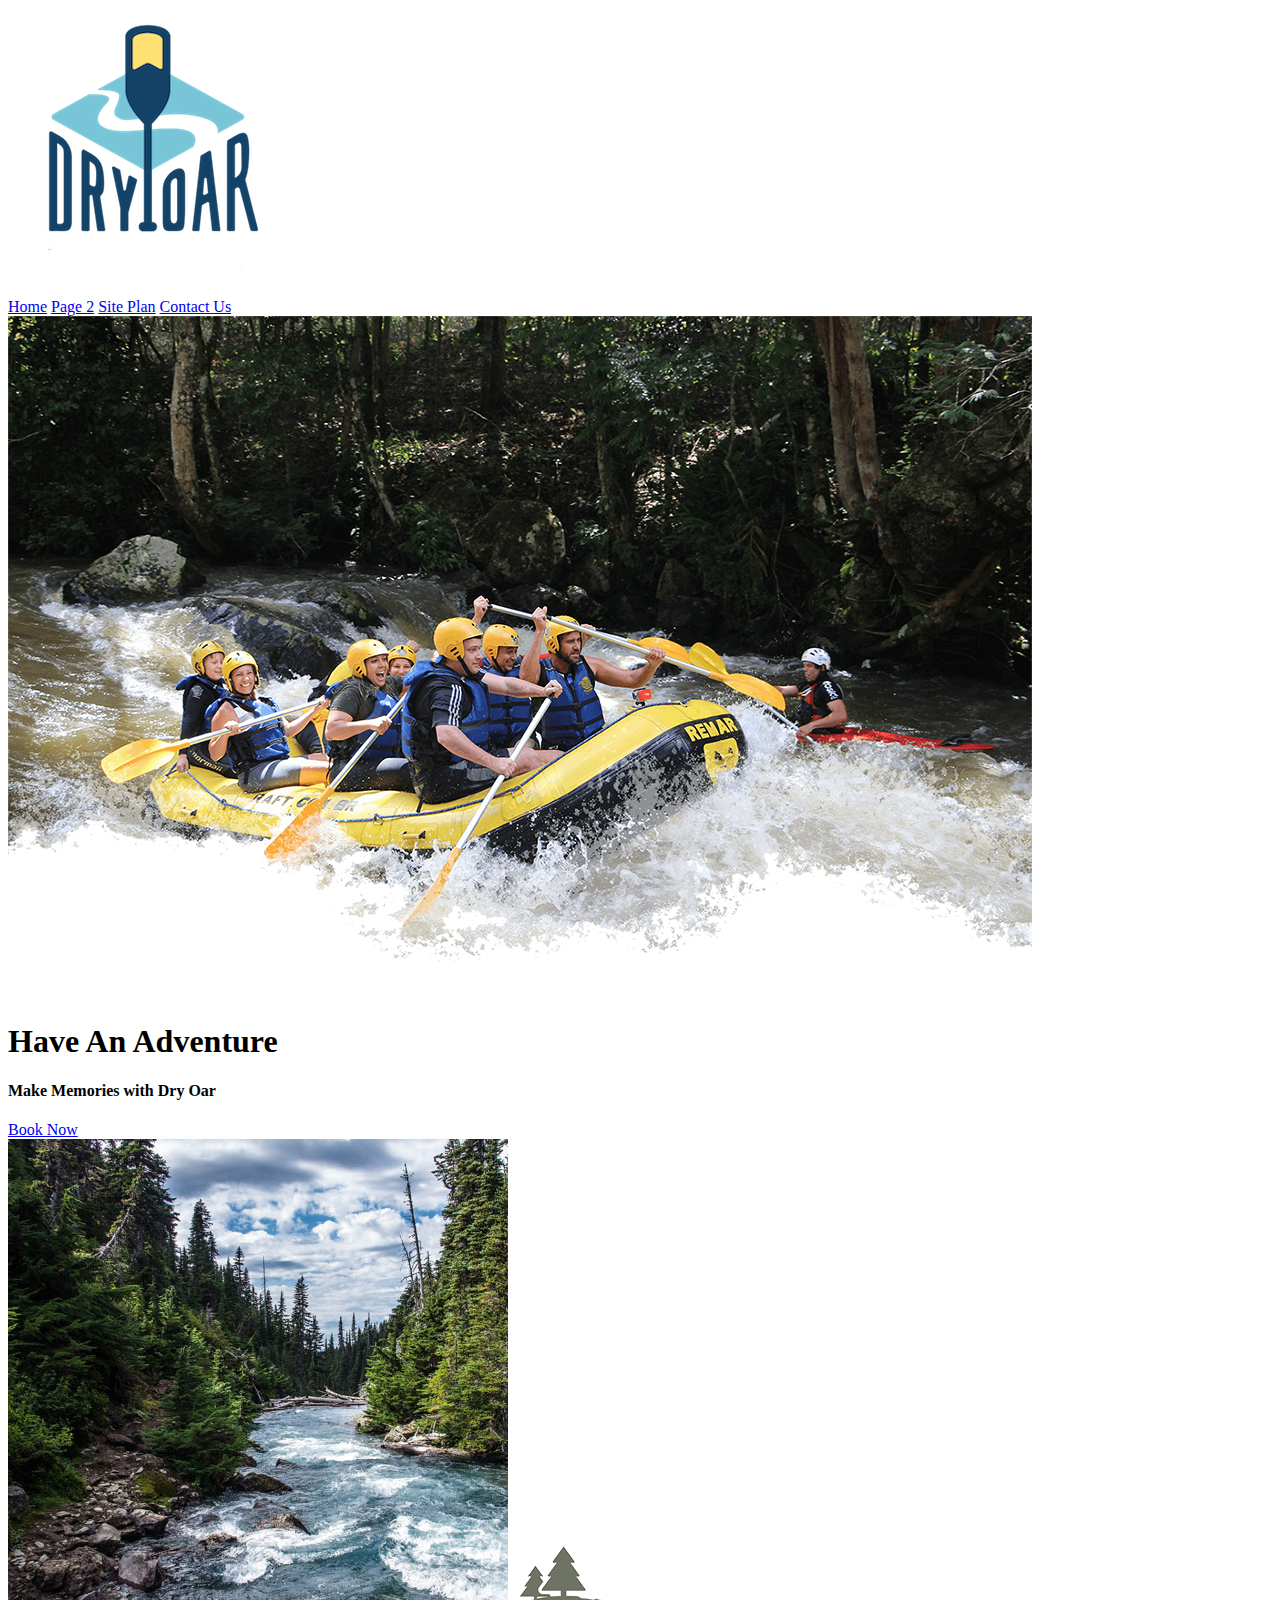
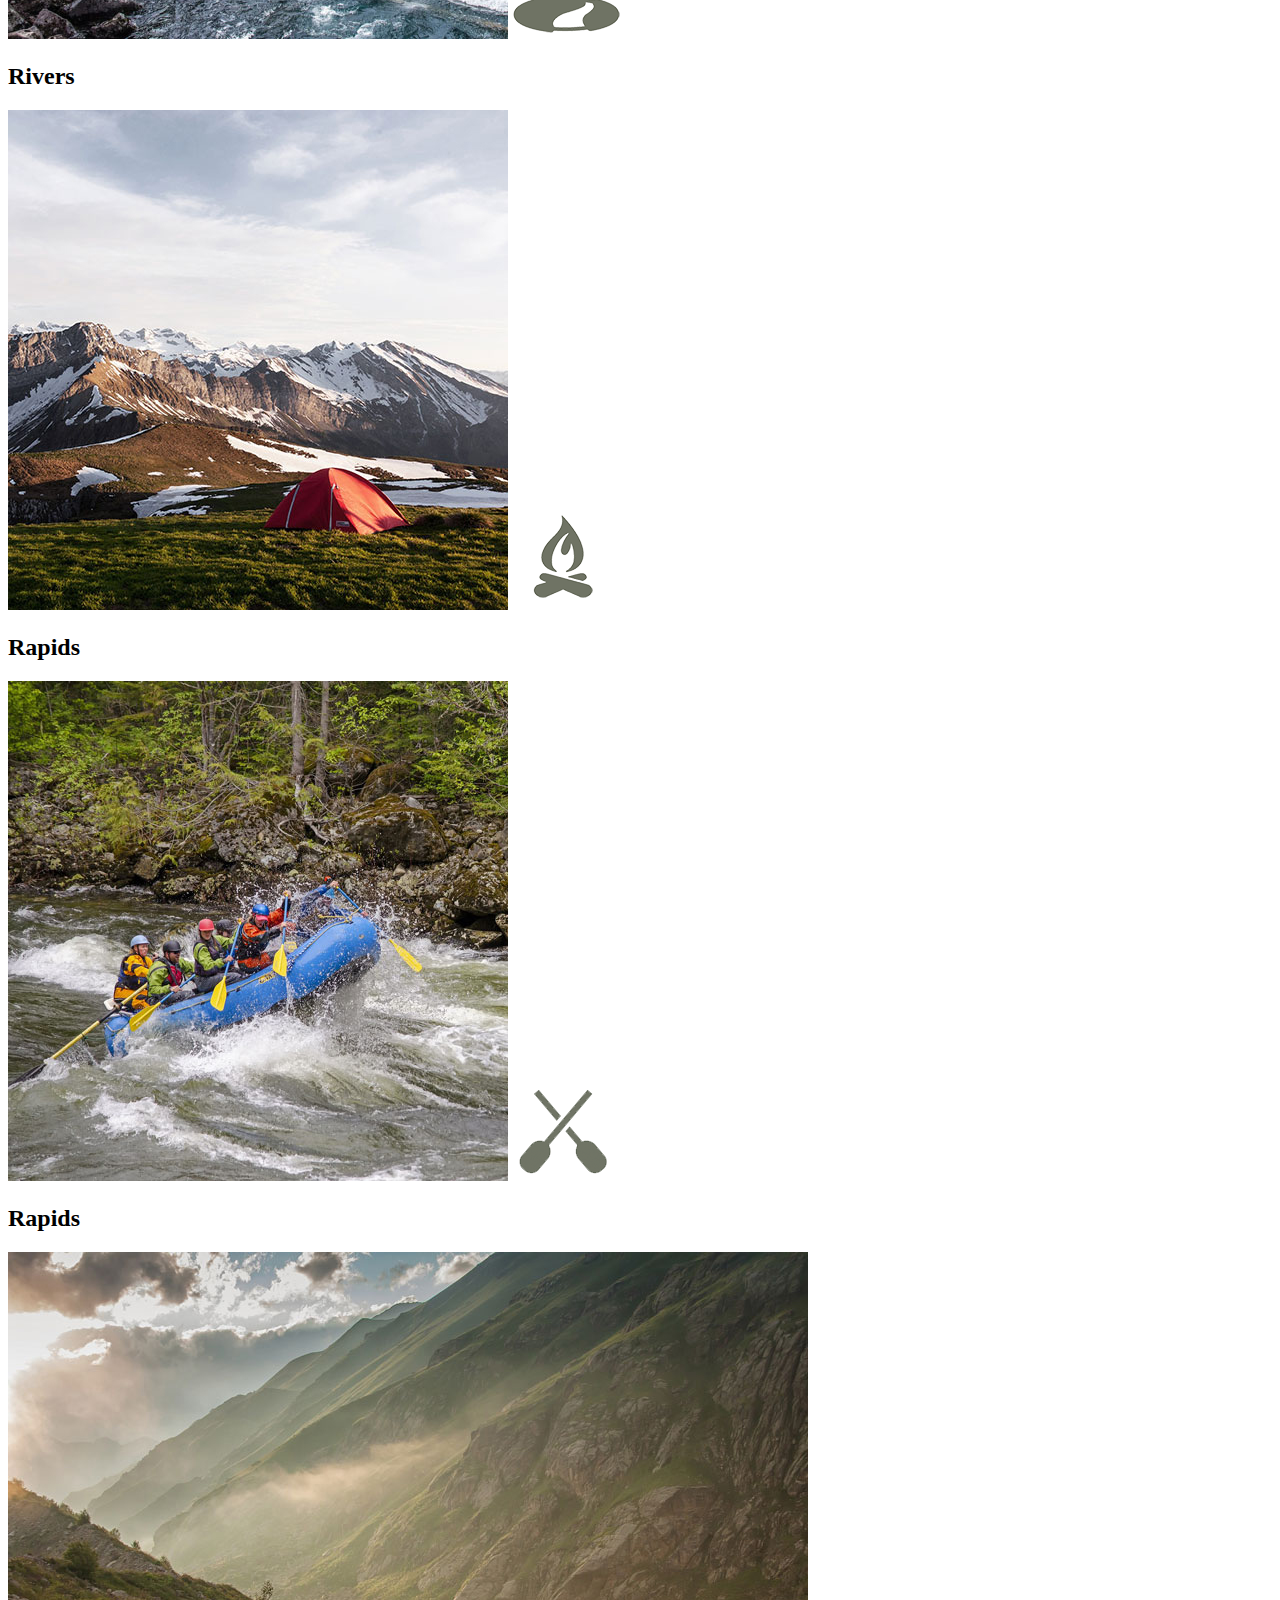
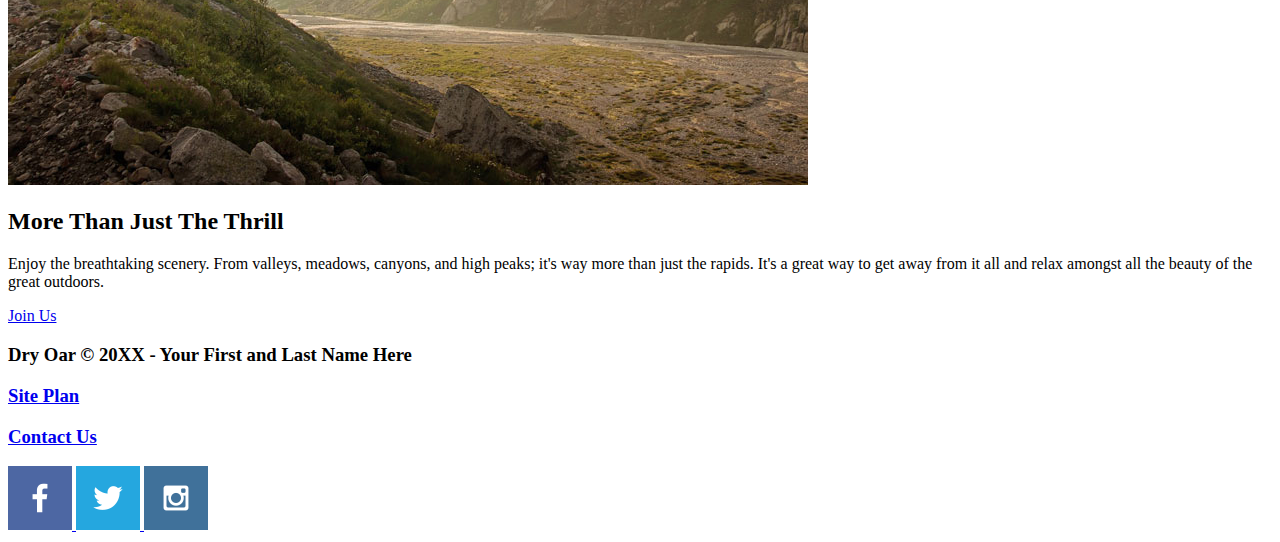
==== index.html @ e858d8fc "space" ====
<!DOCTYPE html>
<html lang="en">
<head>
    <meta charset="UTF-8">
    <meta http-equiv="X-UA-Compatible" content="IE=edge">
    <meta name="viewport" content="width=, initial-scale=1.0">
    <title> Whitewater Rafting Vacations | Dry Oar Boating | Home</title>
</head>
<body>
    <header>
        <a id="logo_link" href="index.html">
            <img class="logo" src="images/logo.png" alt="Dry Oar Logo">
        </a>
        <nav>
            <a href="index.html">Home</a>
            <a href="#">Page 2</a>
            <a href="site-plan-rafting.html">Site Plan</a>
            <a href="contactus.html">Contact Us</a>
        </nav>
    </header>
    <div id="hero">
        <div id="hero-box">
            <img id="hero-img" src="images/hero.png" alt="People enjoying white water rafting">
        </div>
        <section id="hero-msg">
            <h1 class="home-title">Have An Adventure</h1>
            <h4>Make Memories with Dry Oar</h4>
            <div class="button-box">
                <a class="book" href="contactus.html">Book Now</a>
            </div>
        </section>
    </div>
    <main class="home-grid">
        <section class="rivers-card">
            <img class="card-img" src="images/rivers.jpg" alt="river in forest">
            <img class="icon" src="images/river_icon.png" alt="river icon">
            <h2>Rivers</h2>
        </section>
        <section class="camping-card">
            <img class="card-img" src="images/camping.jpg" alt="tent in mountains">
            <img class="icon" src="images/fire_icon.png" alt="fire icon">
            <h2>Rapids</h2>
        </section>
        <section class="rapids-card">
            <img class="card-img" src="images/rapids.jpg" alt="raftng boat">
            <img class="icon" src="images/oars.png" alt="oars icon">
            <h2>Rapids</h2>
        </section>
        <img class="mountains" src="images/mountains.jpg" alt="Misty mountains">
        <section class="msg">
            <h2>More Than Just The Thrill</h2>
            <p>Enjoy the breathtaking scenery. From valleys, meadows, canyons, and high peaks; it's way more than just the rapids. It's a great way to get away from it all and relax amongst all the beauty of the great outdoors.</p>
            <a class="join" href="rivers.html">Join Us</a>
        </section>
    </main>
    <footer>
        <h3>Dry Oar &copy; 20XX - Your First and Last Name Here</h3>
        <h3><a href="site0plan-rafting.html">Site Plan</a></h3>
        <h3><a href="contactus.html">Contact Us</a></h3>
        <div class="social">
            <a href="https://facebook.com">
                <img src="images/facebook.png" alt="fb icon">
            </a>
            <a href="https://twitter.com">
                <img src="images/twitter.png" alt="twitter icon">
            </a>
            <a href="https://instagram.com">
                <img src="images/instagram.png" alt="instagram icon">
            </a>
        </div>
    </footer>
</body>
</html>
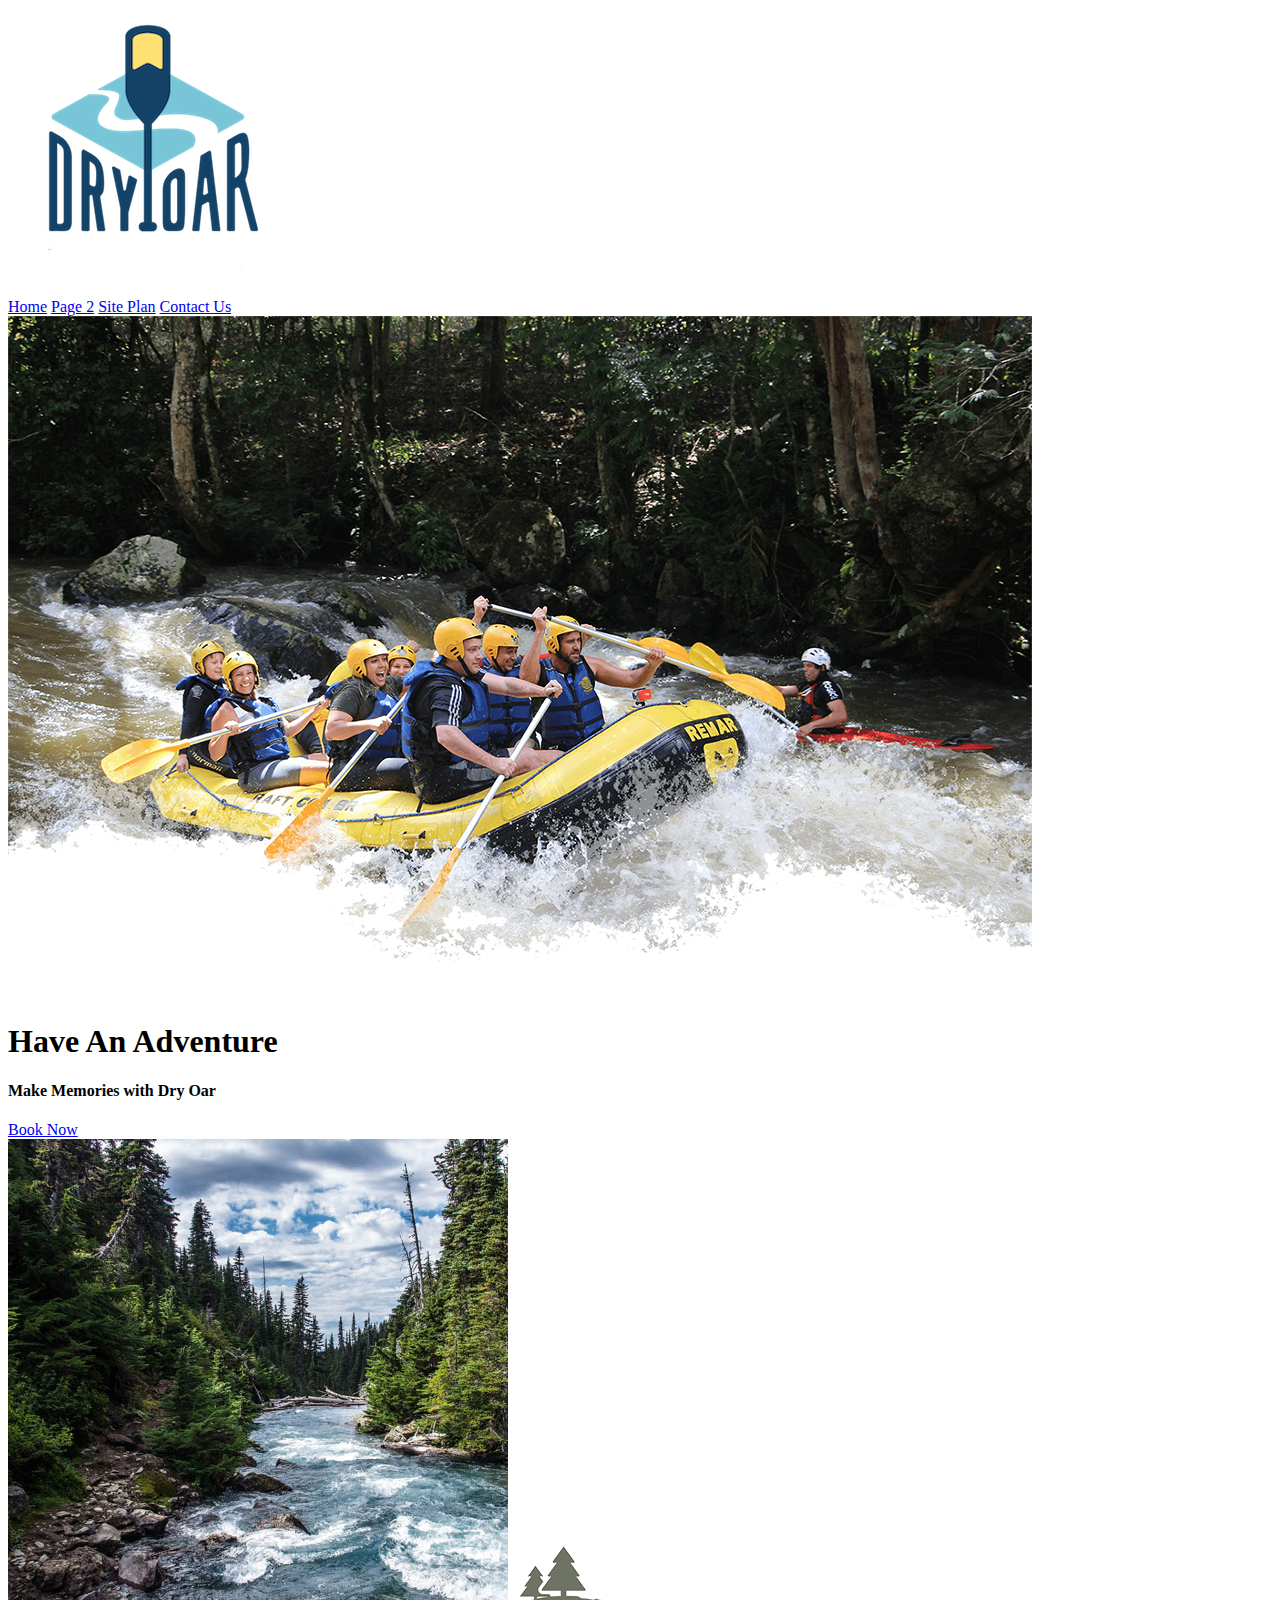
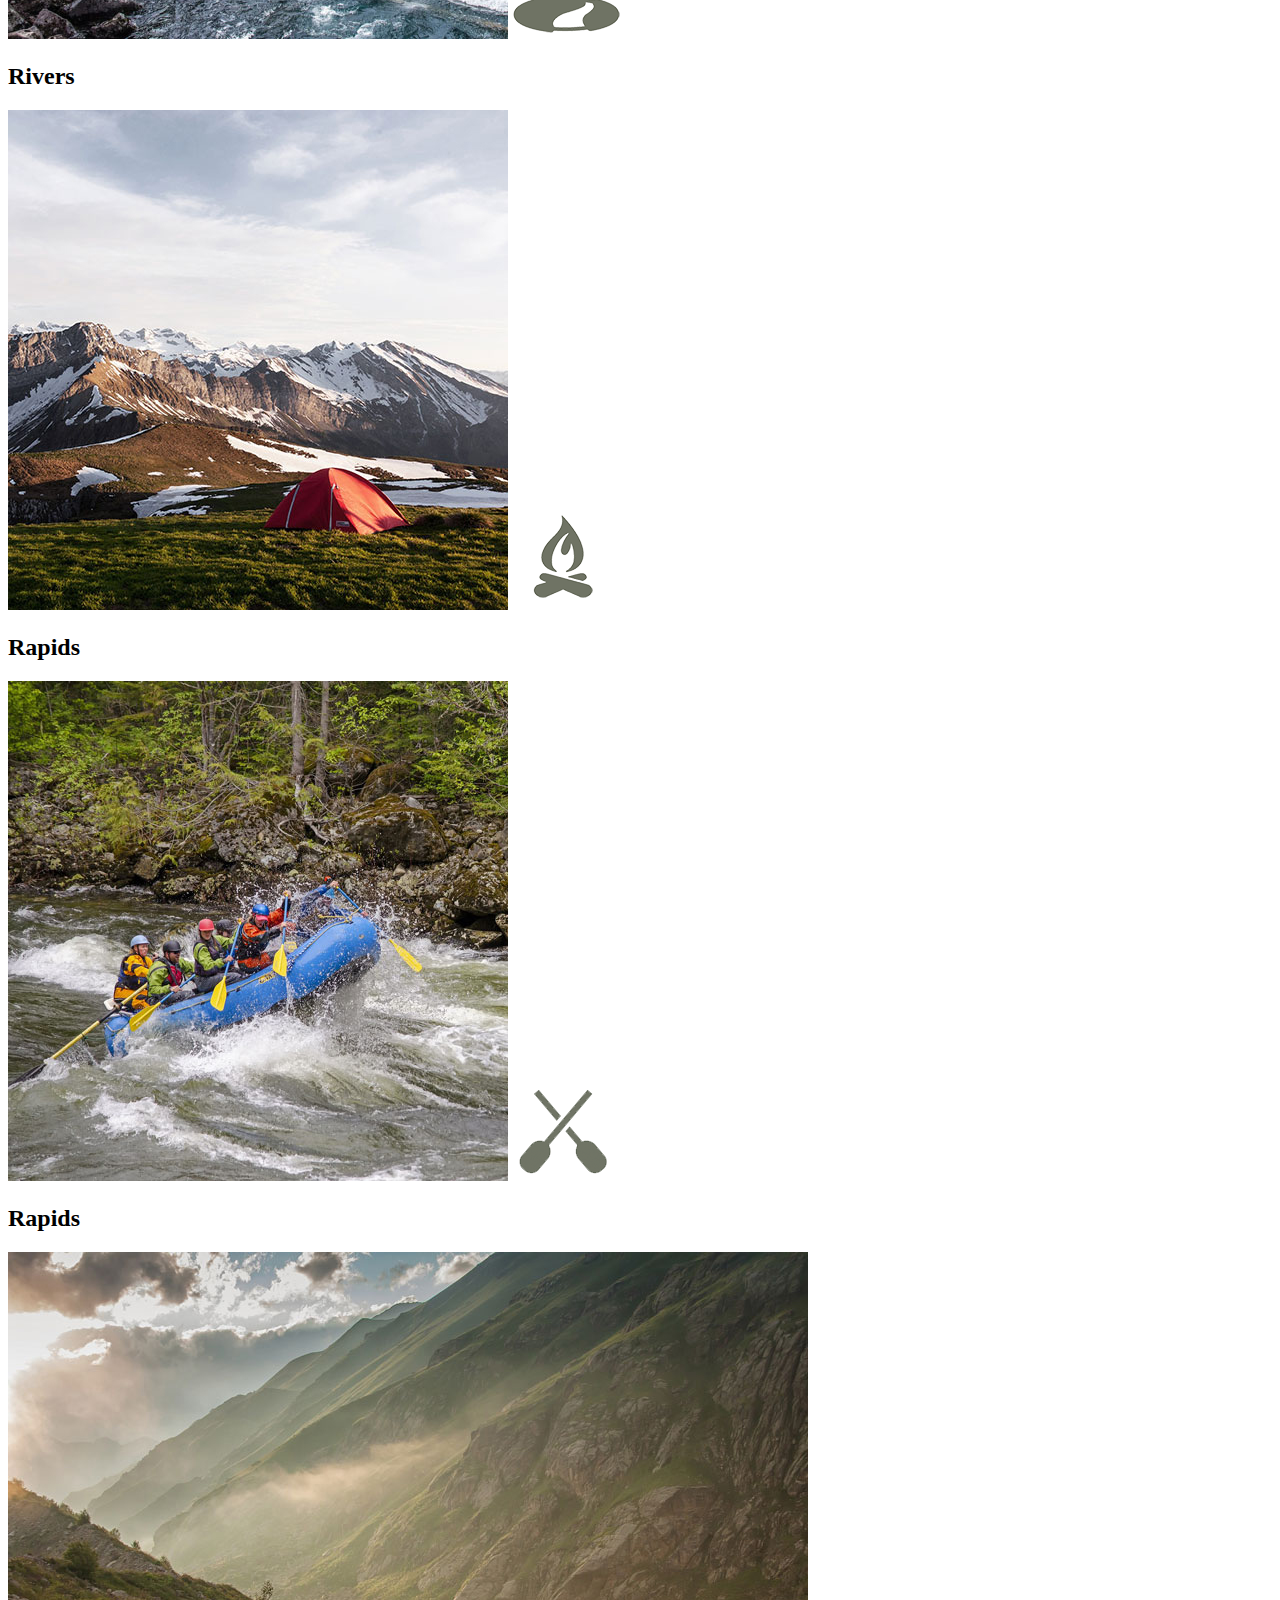
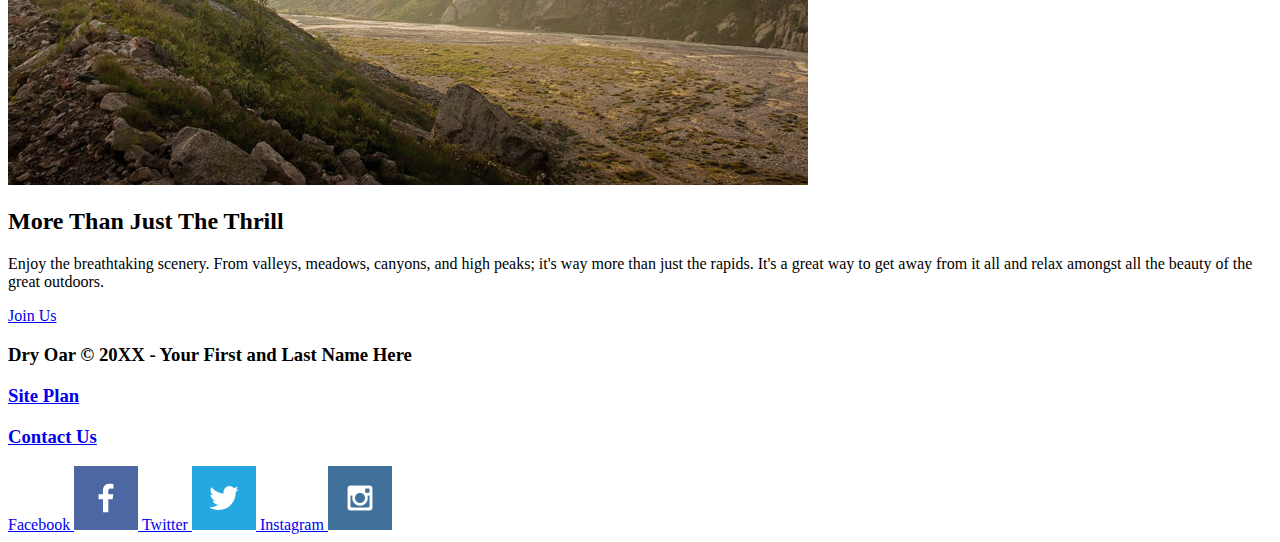
==== commit 00323d60: "more" ====
--- a/index.html
+++ b/index.html
@@ -58,13 +58,13 @@
         <h3><a href="site0plan-rafting.html">Site Plan</a></h3>
         <h3><a href="contactus.html">Contact Us</a></h3>
         <div class="social">
-            <a href="https://facebook.com">
+            <a href="https://facebook.com" target="_blank">Facebook
                 <img src="images/facebook.png" alt="fb icon">
             </a>
-            <a href="https://twitter.com">
+            <a href="https://twitter.com" target="_blank">Twitter
                 <img src="images/twitter.png" alt="twitter icon">
             </a>
-            <a href="https://instagram.com">
+            <a href="https://instagram.com" target="_blank">Instagram
                 <img src="images/instagram.png" alt="instagram icon">
             </a>
         </div>
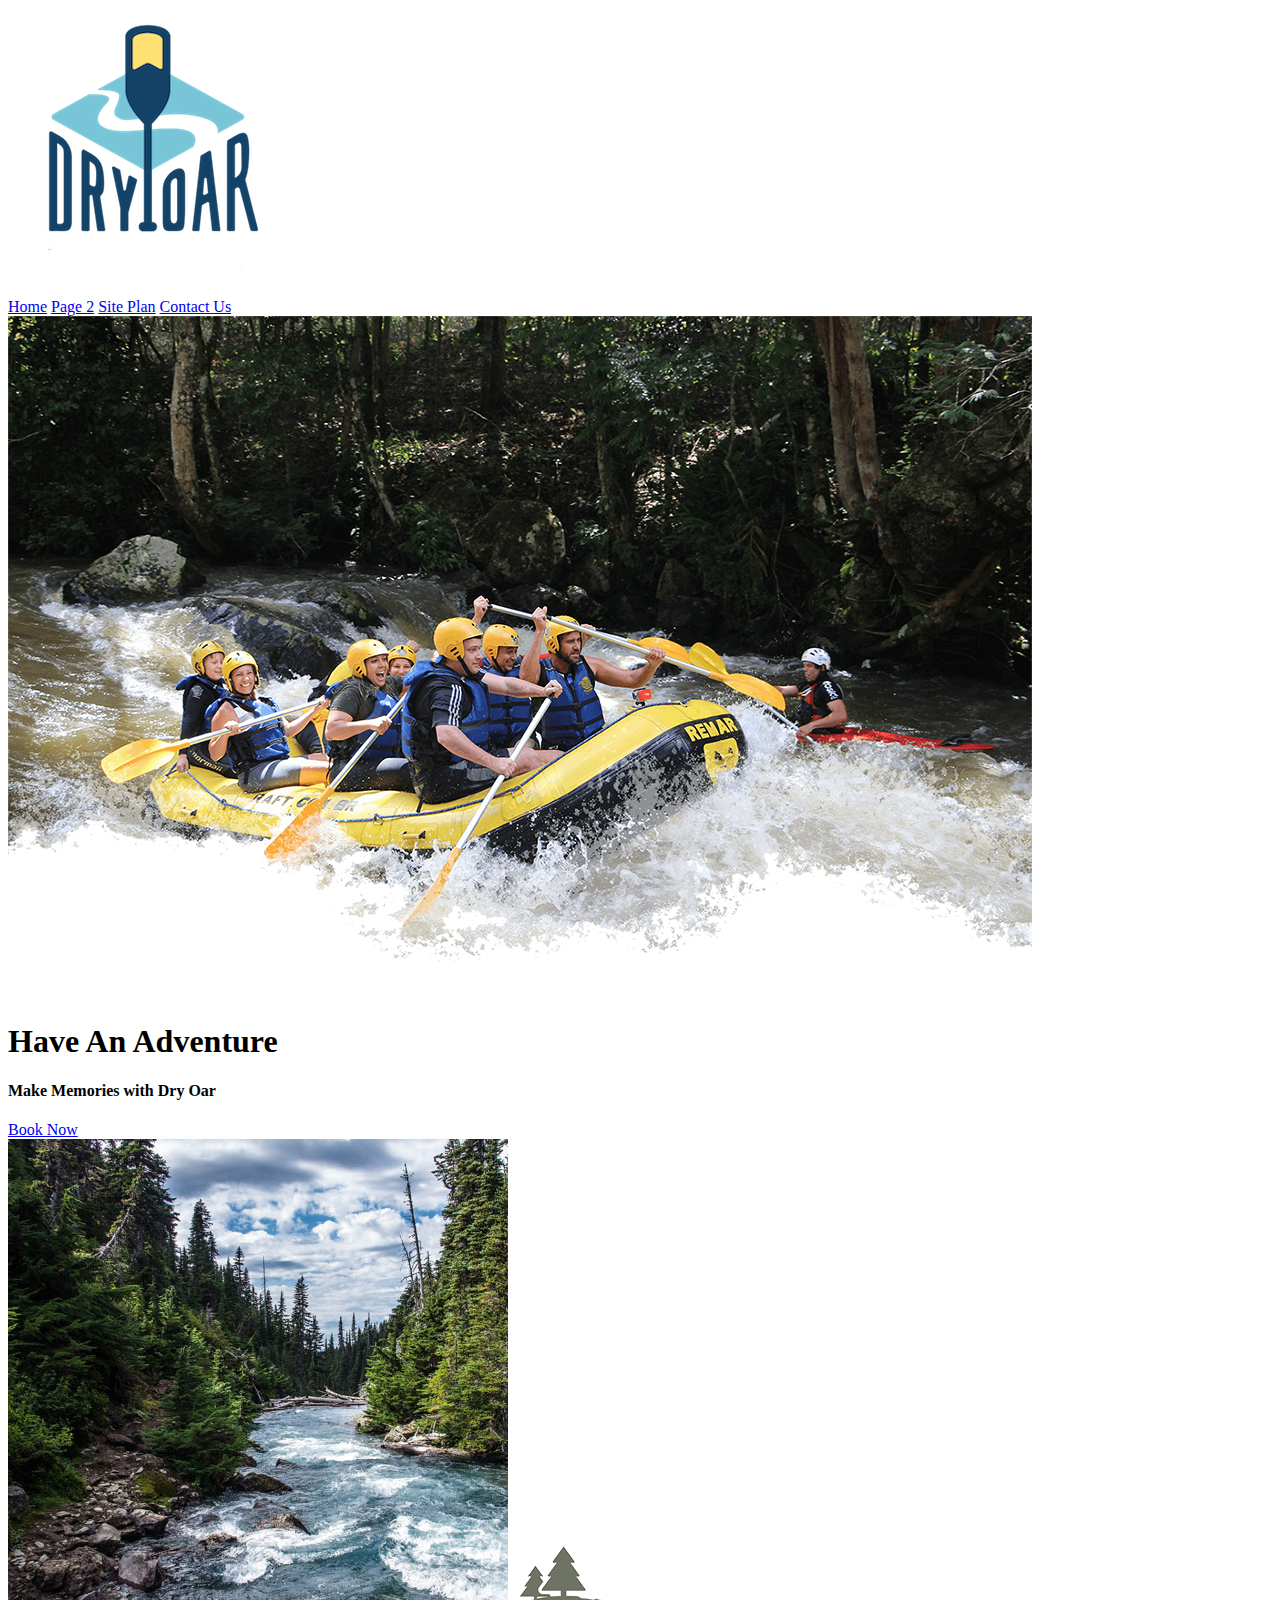
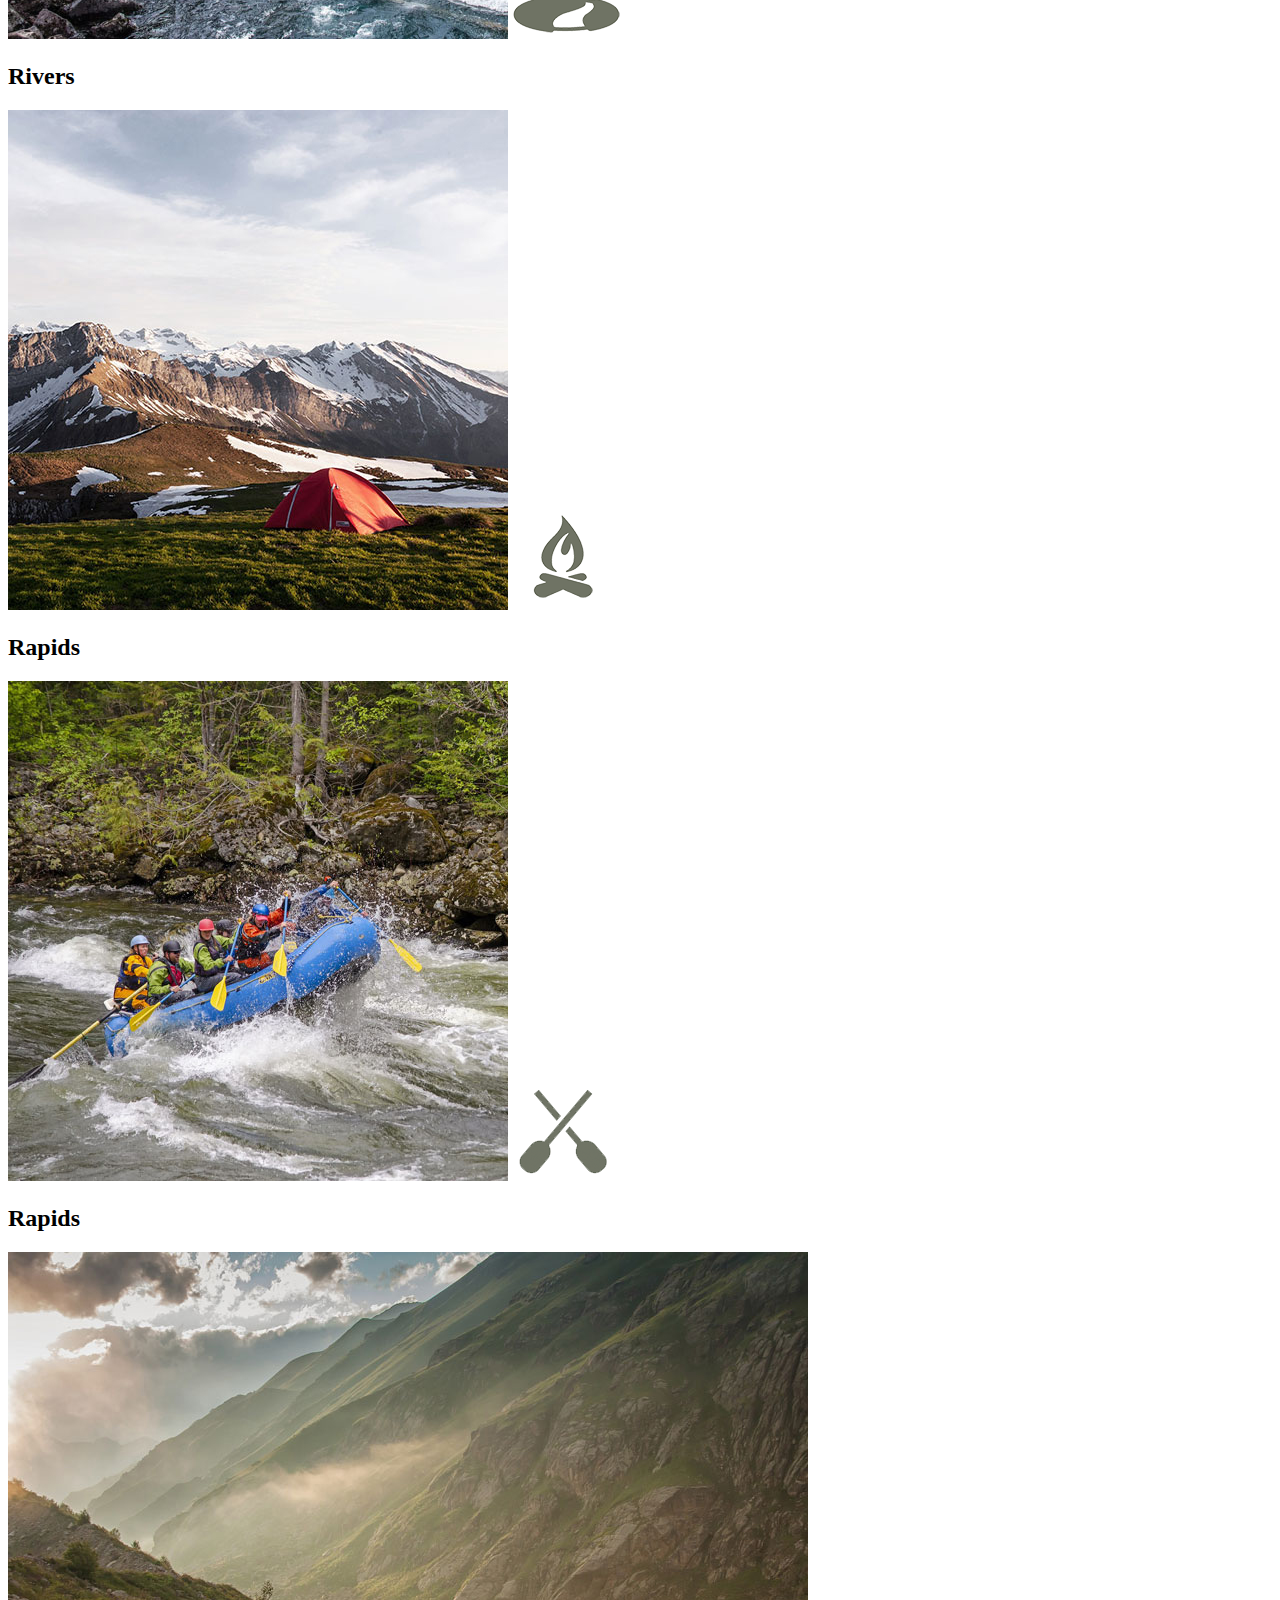
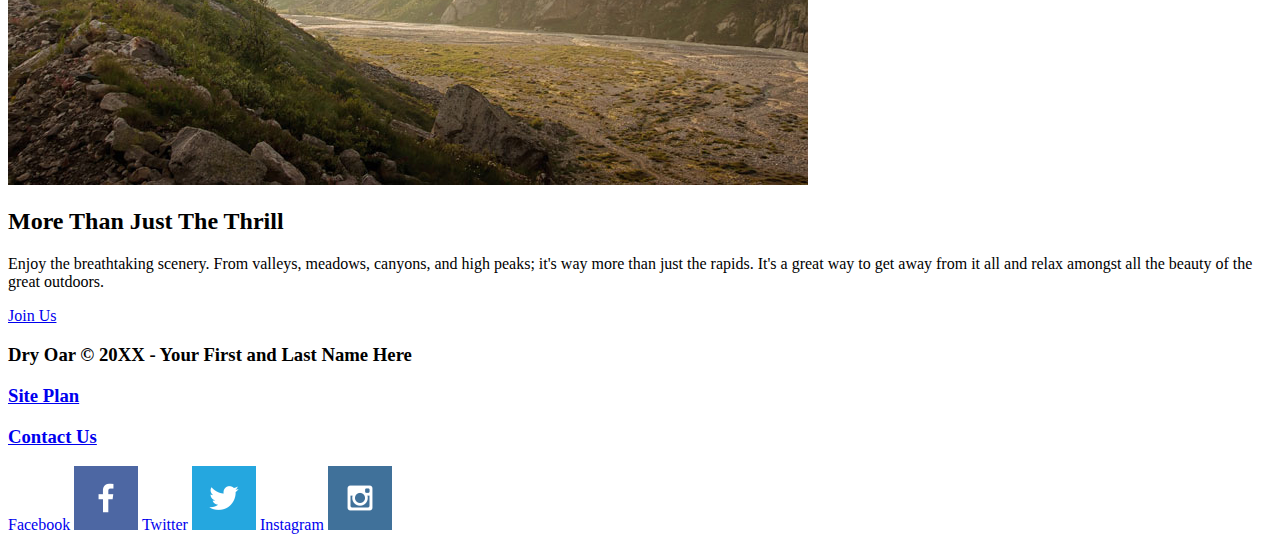
==== commit e0bb1201: "css stuff" ====
--- a/index.html
+++ b/index.html
@@ -5,69 +5,72 @@
     <meta http-equiv="X-UA-Compatible" content="IE=edge">
     <meta name="viewport" content="width=, initial-scale=1.0">
     <title> Whitewater Rafting Vacations | Dry Oar Boating | Home</title>
+    <link rel="stylesheet" href="style/styles.css"/>
 </head>
 <body>
-    <header>
-        <a id="logo_link" href="index.html">
-            <img class="logo" src="images/logo.png" alt="Dry Oar Logo">
-        </a>
-        <nav>
-            <a href="index.html">Home</a>
-            <a href="#">Page 2</a>
-            <a href="site-plan-rafting.html">Site Plan</a>
-            <a href="contactus.html">Contact Us</a>
-        </nav>
-    </header>
-    <div id="hero">
-        <div id="hero-box">
-            <img id="hero-img" src="images/hero.png" alt="People enjoying white water rafting">
+    <div id="content">
+        <header>
+            <a id="logo_link" href="index.html">
+                <img class="logo" src="images/logo.png" alt="Dry Oar Logo">
+            </a>
+            <nav>
+                <a href="index.html">Home</a>
+                <a href="#">Page 2</a>
+                <a href="site-plan-rafting.html">Site Plan</a>
+                <a href="contactus.html">Contact Us</a>
+            </nav>
+        </header>
+        <div id="hero">
+            <div id="hero-box">
+                <img id="hero-img" src="images/hero.png" alt="People enjoying white water rafting">
+            </div>
+            <section id="hero-msg">
+                <h1 class="home-title">Have An Adventure</h1>
+                <h4>Make Memories with Dry Oar</h4>
+                <div class="button-box">
+                    <a class="book" href="contactus.html">Book Now</a>
+                </div>
+            </section>
         </div>
-        <section id="hero-msg">
-            <h1 class="home-title">Have An Adventure</h1>
-            <h4>Make Memories with Dry Oar</h4>
-            <div class="button-box">
-                <a class="book" href="contactus.html">Book Now</a>
+        <main class="home-grid">
+            <section class="rivers-card">
+                <img class="card-img" src="images/rivers.jpg" alt="river in forest">
+                <img class="icon" src="images/river_icon.png" alt="river icon">
+                <h2>Rivers</h2>
+            </section>
+            <section class="camping-card">
+                <img class="card-img" src="images/camping.jpg" alt="tent in mountains">
+                <img class="icon" src="images/fire_icon.png" alt="fire icon">
+                <h2>Rapids</h2>
+            </section>
+            <section class="rapids-card">
+                <img class="card-img" src="images/rapids.jpg" alt="raftng boat">
+                <img class="icon" src="images/oars.png" alt="oars icon">
+                <h2>Rapids</h2>
+            </section>
+            <img class="mountains" src="images/mountains.jpg" alt="Misty mountains">
+            <section class="msg">
+                <h2>More Than Just The Thrill</h2>
+                <p>Enjoy the breathtaking scenery. From valleys, meadows, canyons, and high peaks; it's way more than just the rapids. It's a great way to get away from it all and relax amongst all the beauty of the great outdoors.</p>
+                <a class="join" href="rivers.html">Join Us</a>
+            </section>
+        </main>
+        <footer>
+            <h3>Dry Oar &copy; 20XX - Your First and Last Name Here</h3>
+            <h3><a href="site0plan-rafting.html">Site Plan</a></h3>
+            <h3><a href="contactus.html">Contact Us</a></h3>
+            <div class="social">
+                <a href="https://facebook.com" target="_blank">Facebook
+                    <img src="images/facebook.png" alt="fb icon">
+                </a>
+                <a href="https://twitter.com" target="_blank">Twitter
+                    <img src="images/twitter.png" alt="twitter icon">
+                </a>
+                <a href="https://instagram.com" target="_blank">Instagram
+                    <img src="images/instagram.png" alt="instagram icon">
+                </a>
             </div>
-        </section>
+        </footer>
     </div>
-    <main class="home-grid">
-        <section class="rivers-card">
-            <img class="card-img" src="images/rivers.jpg" alt="river in forest">
-            <img class="icon" src="images/river_icon.png" alt="river icon">
-            <h2>Rivers</h2>
-        </section>
-        <section class="camping-card">
-            <img class="card-img" src="images/camping.jpg" alt="tent in mountains">
-            <img class="icon" src="images/fire_icon.png" alt="fire icon">
-            <h2>Rapids</h2>
-        </section>
-        <section class="rapids-card">
-            <img class="card-img" src="images/rapids.jpg" alt="raftng boat">
-            <img class="icon" src="images/oars.png" alt="oars icon">
-            <h2>Rapids</h2>
-        </section>
-        <img class="mountains" src="images/mountains.jpg" alt="Misty mountains">
-        <section class="msg">
-            <h2>More Than Just The Thrill</h2>
-            <p>Enjoy the breathtaking scenery. From valleys, meadows, canyons, and high peaks; it's way more than just the rapids. It's a great way to get away from it all and relax amongst all the beauty of the great outdoors.</p>
-            <a class="join" href="rivers.html">Join Us</a>
-        </section>
-    </main>
-    <footer>
-        <h3>Dry Oar &copy; 20XX - Your First and Last Name Here</h3>
-        <h3><a href="site0plan-rafting.html">Site Plan</a></h3>
-        <h3><a href="contactus.html">Contact Us</a></h3>
-        <div class="social">
-            <a href="https://facebook.com" target="_blank">Facebook
-                <img src="images/facebook.png" alt="fb icon">
-            </a>
-            <a href="https://twitter.com" target="_blank">Twitter
-                <img src="images/twitter.png" alt="twitter icon">
-            </a>
-            <a href="https://instagram.com" target="_blank">Instagram
-                <img src="images/instagram.png" alt="instagram icon">
-            </a>
-        </div>
-    </footer>
 </body>
 </html>--- a/style/styles.css
+++ b/style/styles.css
@@ -0,0 +1,10 @@
+.social a{
+    text-decoration: none;
+}
+#content{
+    max-width: 1600px;
+    margin: 0 auto;
+}
+nav a #hero-msg h1, #hero-msg h4 .button-box main section{
+    text-align: center;
+}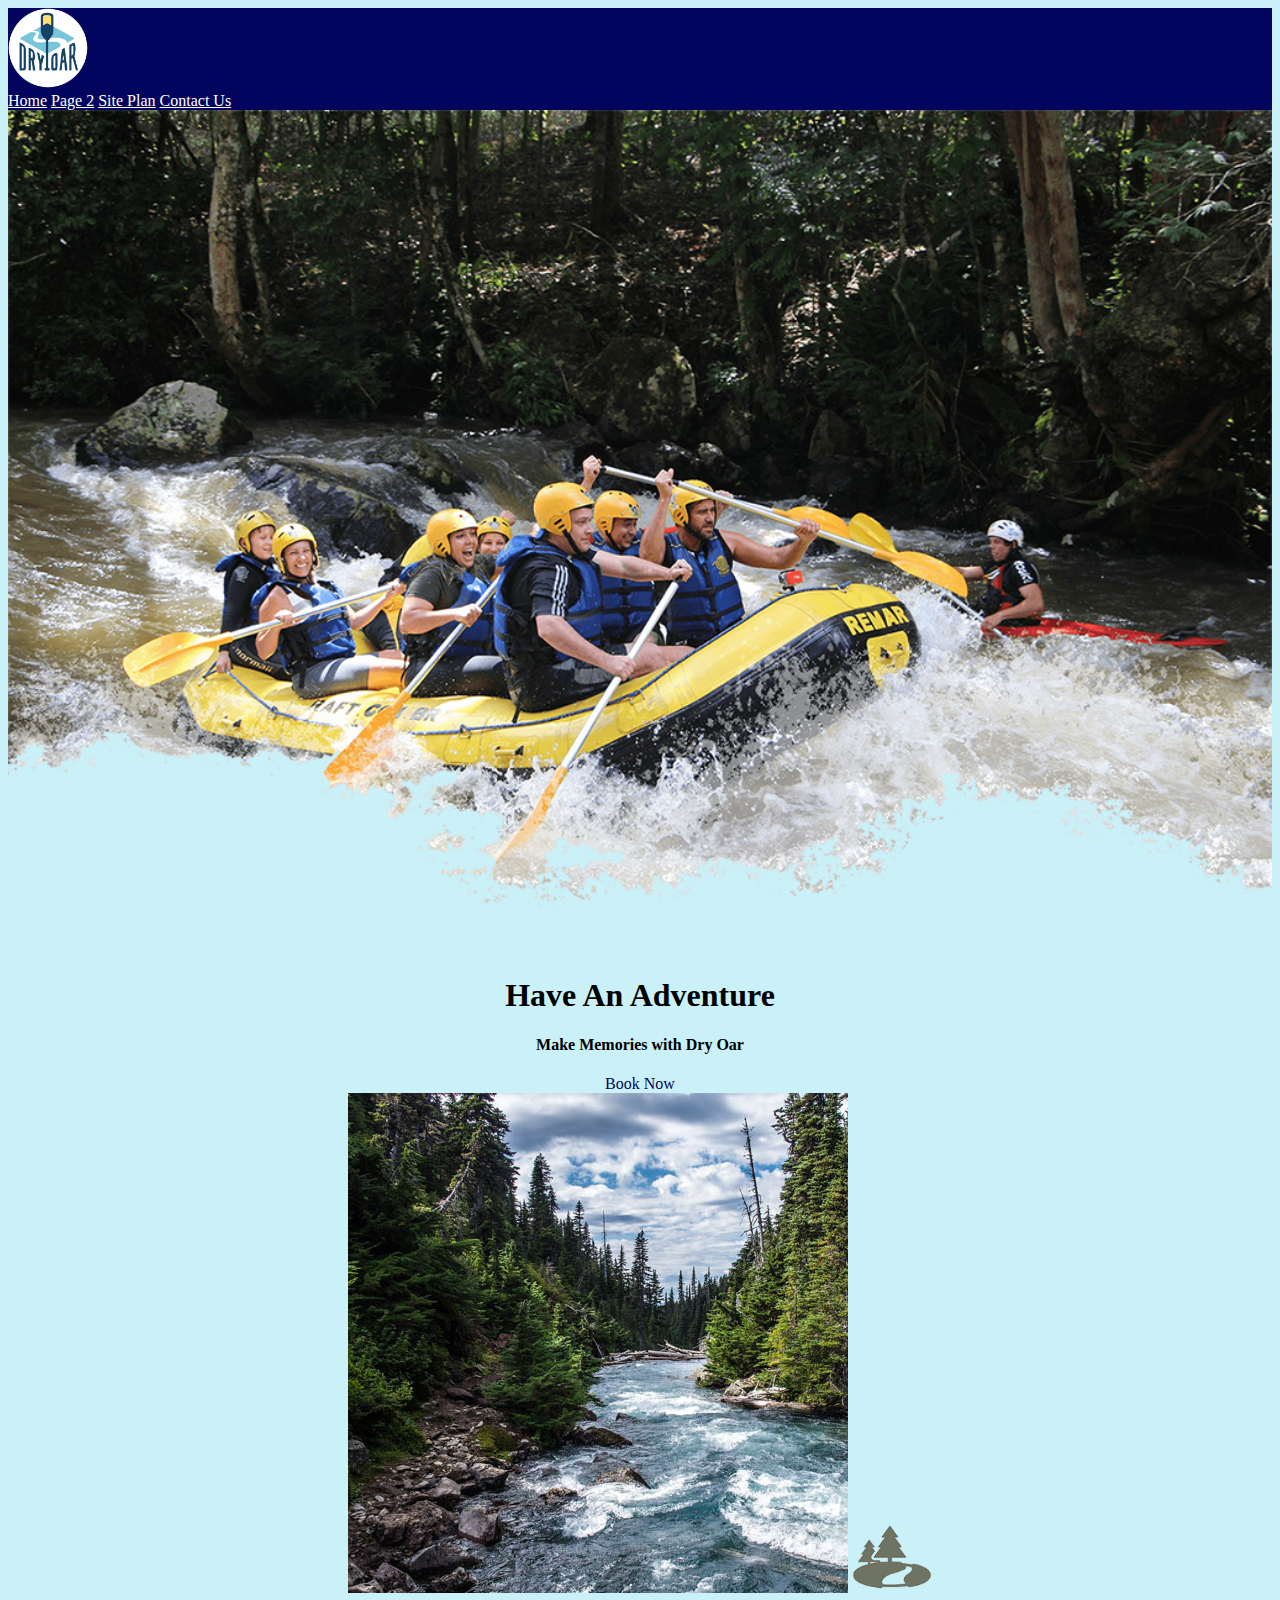
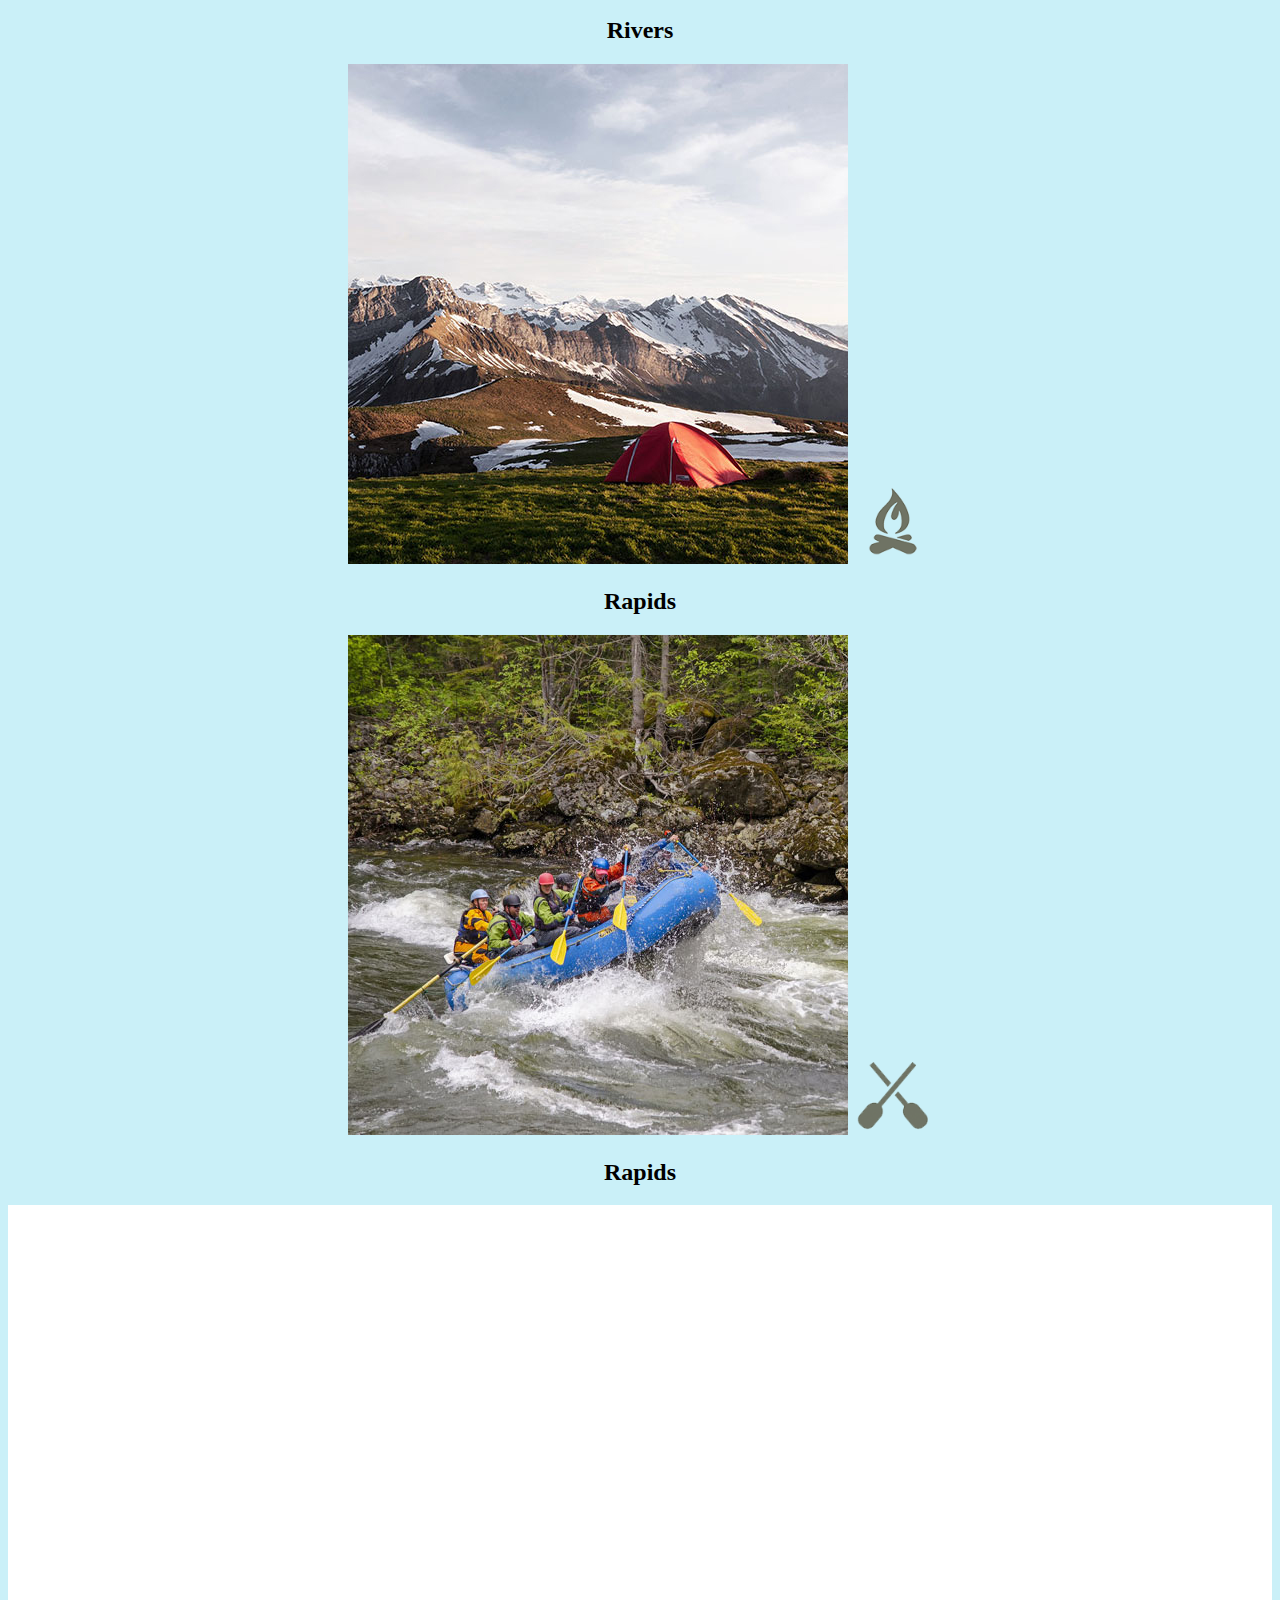
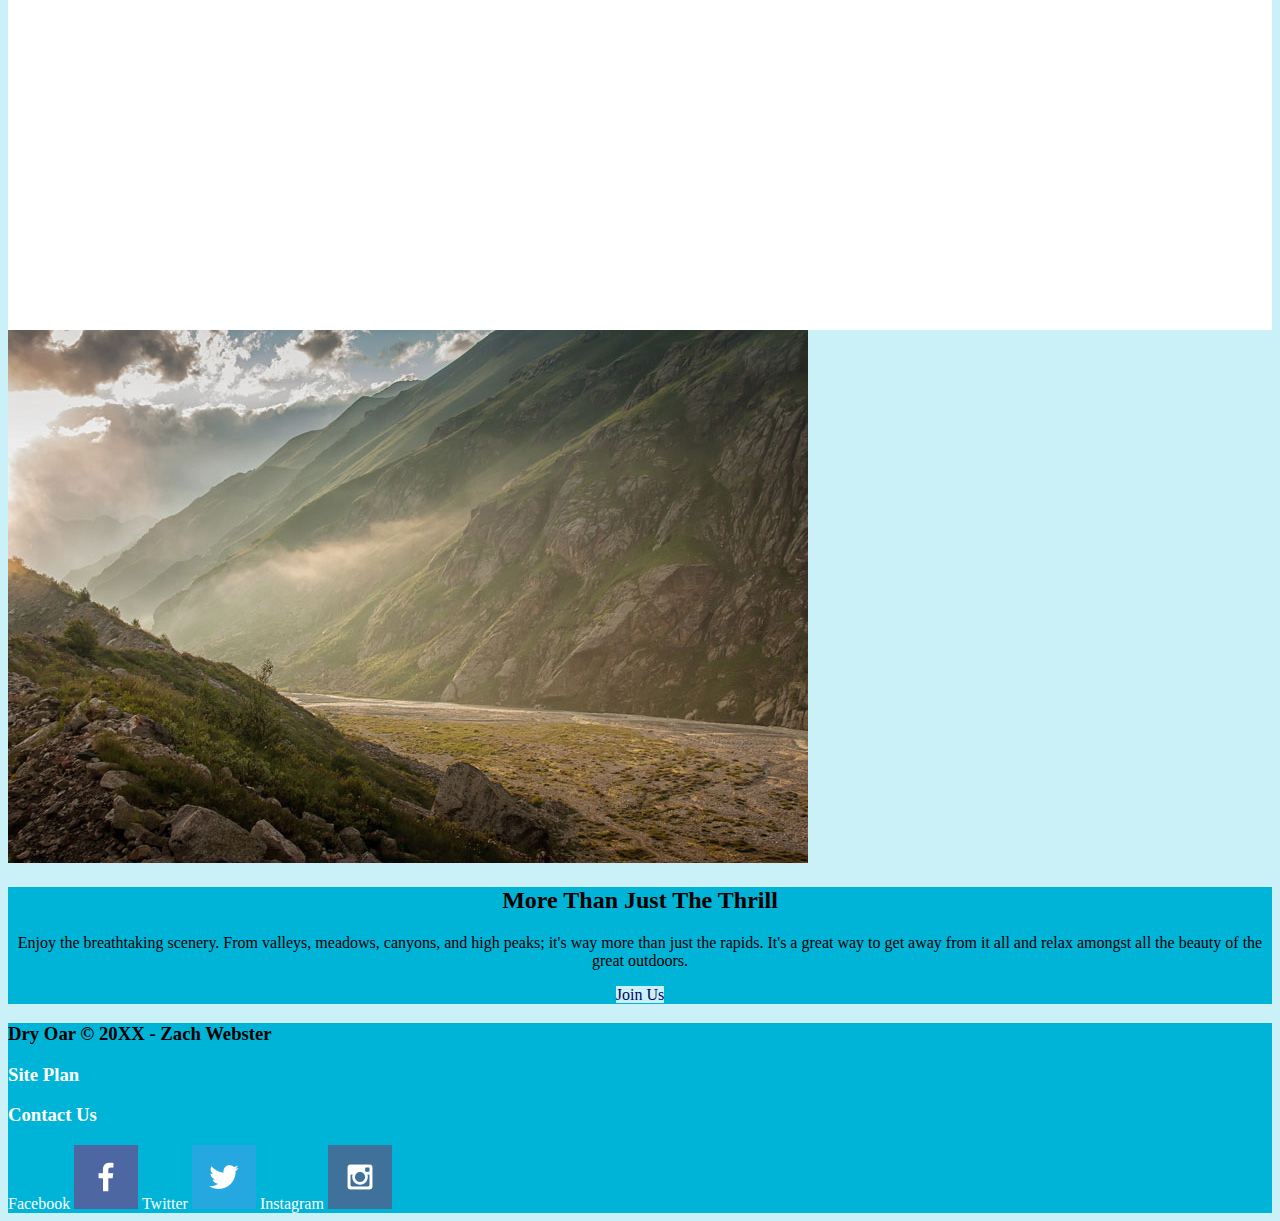
==== commit 29653972: "assignment" ====
--- a/index.html
+++ b/index.html
@@ -48,6 +48,7 @@
                 <img class="icon" src="images/oars.png" alt="oars icon">
                 <h2>Rapids</h2>
             </section>
+            <div id="background"></div>
             <img class="mountains" src="images/mountains.jpg" alt="Misty mountains">
             <section class="msg">
                 <h2>More Than Just The Thrill</h2>
@@ -56,7 +57,7 @@
             </section>
         </main>
         <footer>
-            <h3>Dry Oar &copy; 20XX - Your First and Last Name Here</h3>
+            <h3>Dry Oar &copy; 20XX - Zach Webster</h3>
             <h3><a href="site0plan-rafting.html">Site Plan</a></h3>
             <h3><a href="contactus.html">Contact Us</a></h3>
             <div class="social">
--- a/style/styles.css
+++ b/style/styles.css
@@ -5,6 +5,81 @@
     max-width: 1600px;
     margin: 0 auto;
 }
-nav a #hero-msg h1, #hero-msg h4 .button-box main section{
+nav a{
     text-align: center;
+    color: white;
+}
+#hero-msg h1, #hero-msg h4{
+    text-align: center;
+}
+.button-box{
+    text-align: center;
+}
+main section{
+    text-align: center;
+}
+#background{
+    height: 725px;
+}
+body {
+    background-color: #caf0f8;
+}
+header {
+    background-color: #03045e;
+}
+nav a:hover{
+    background-color: #00b4d8;
+    color: black;
+    text-decoration: none;
+}
+.book, .join{
+    background-color: #caf0f8;
+    color: #03045e;
+    text-decoration: none;
+}
+#background{
+    background-color: white;
+}
+.msg{
+    background-color: #00b4d8;
+}
+footer{
+    background-color: #00b4d8;
+}
+.home-title{
+    color: black;
+}
+h4{
+    color: black;
+}
+.book:hover, .join:hover{
+    color: black;
+}
+.msg h2{
+    color: black;
+}
+.msg p{
+    color: black;
+}
+footer h3{
+    color: black;
+}
+footer a{
+    color:white ;
+    text-decoration: none;
+}
+footer a:hover{
+    color: #03045e;
+}
+.logo{
+    width: 80px;
+}
+.icon{
+    width: 80px;
+}
+#hero-img{
+    width: 100%;
+}
+footer h3 a:hover{
+    text-decoration: underline;
 }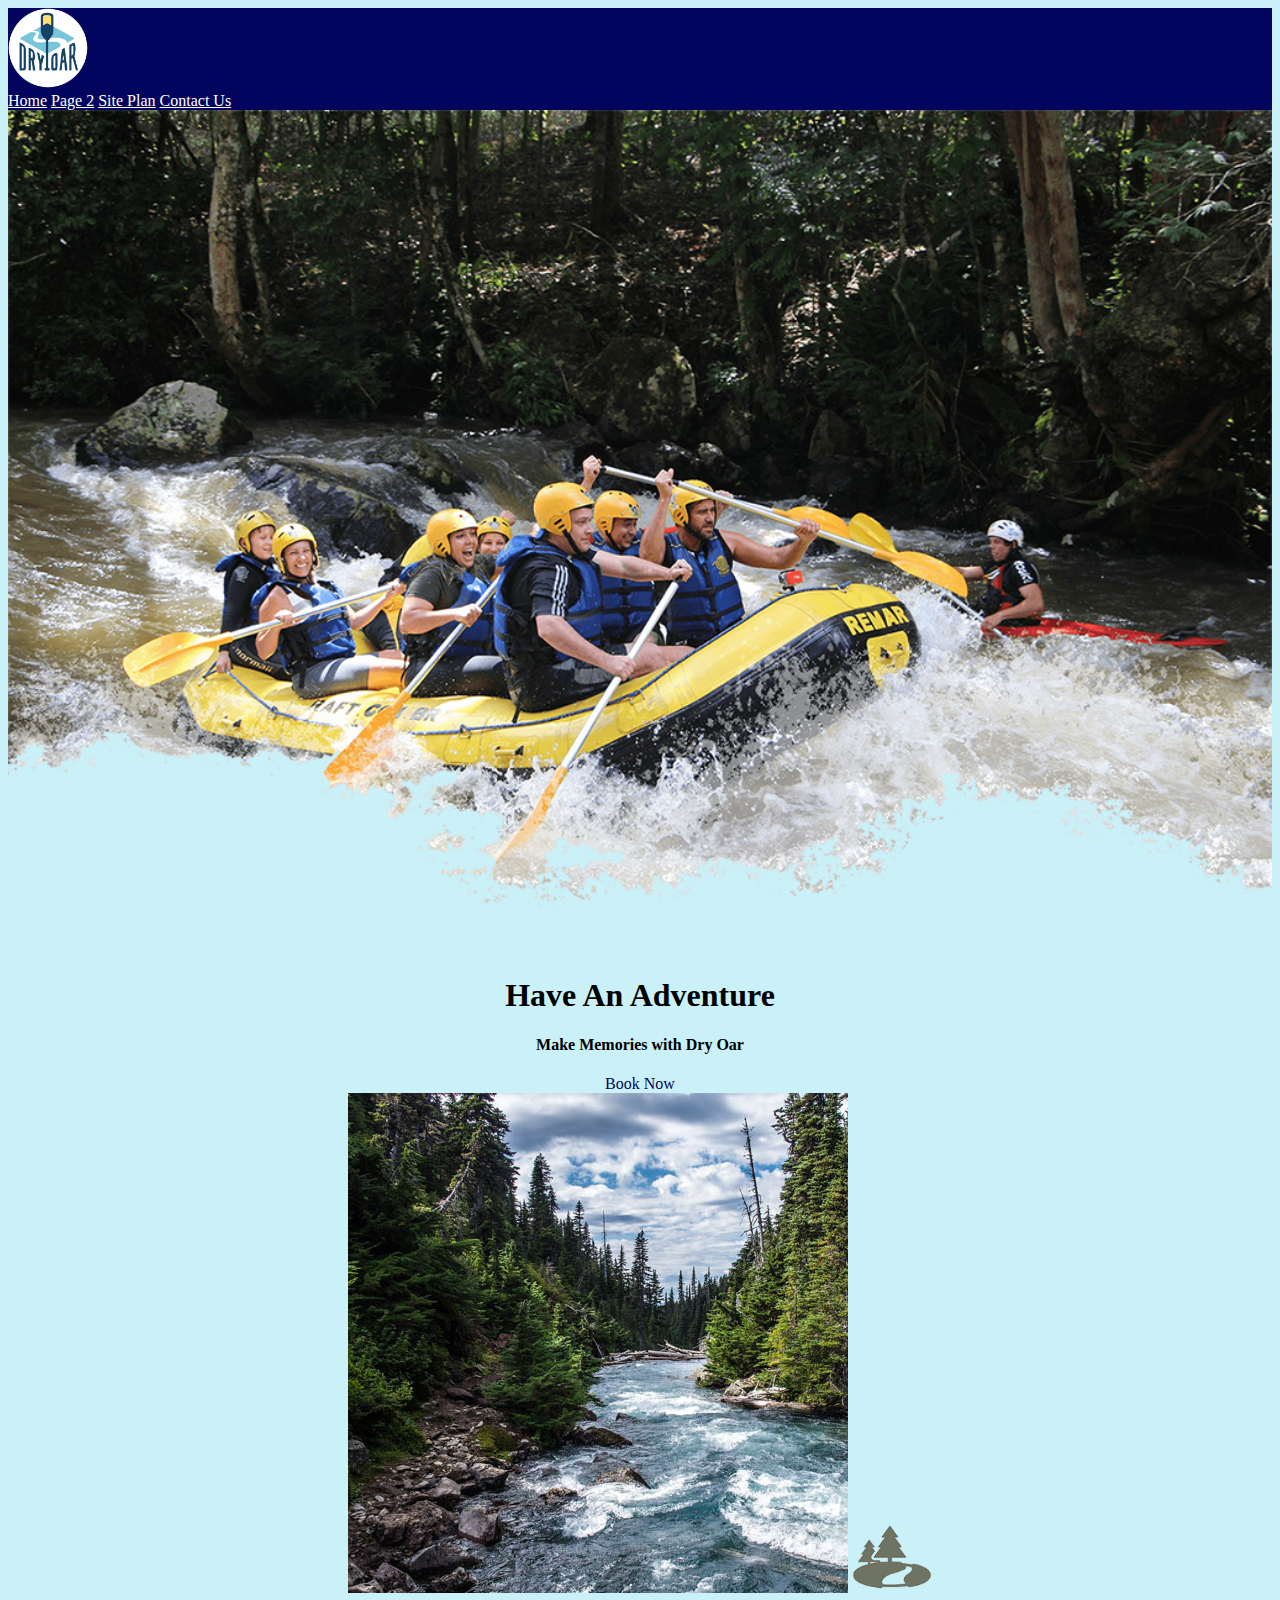
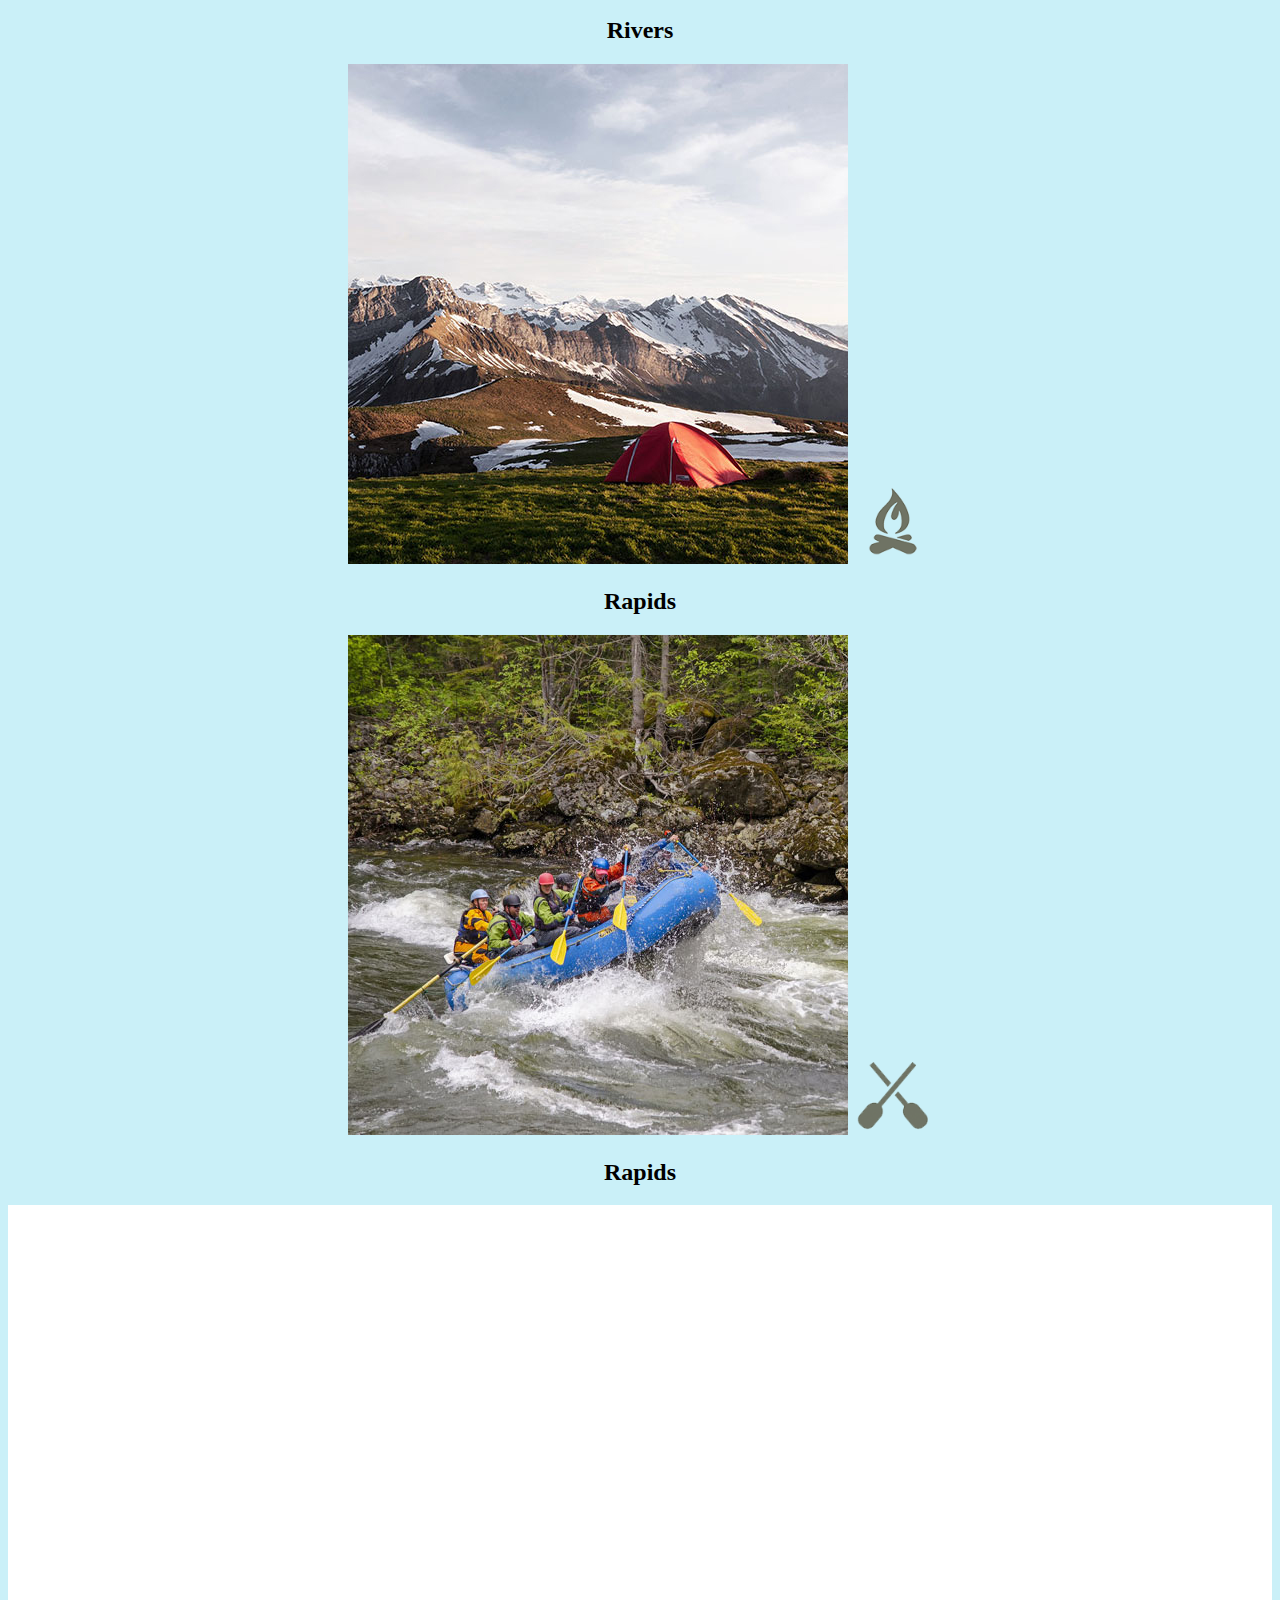
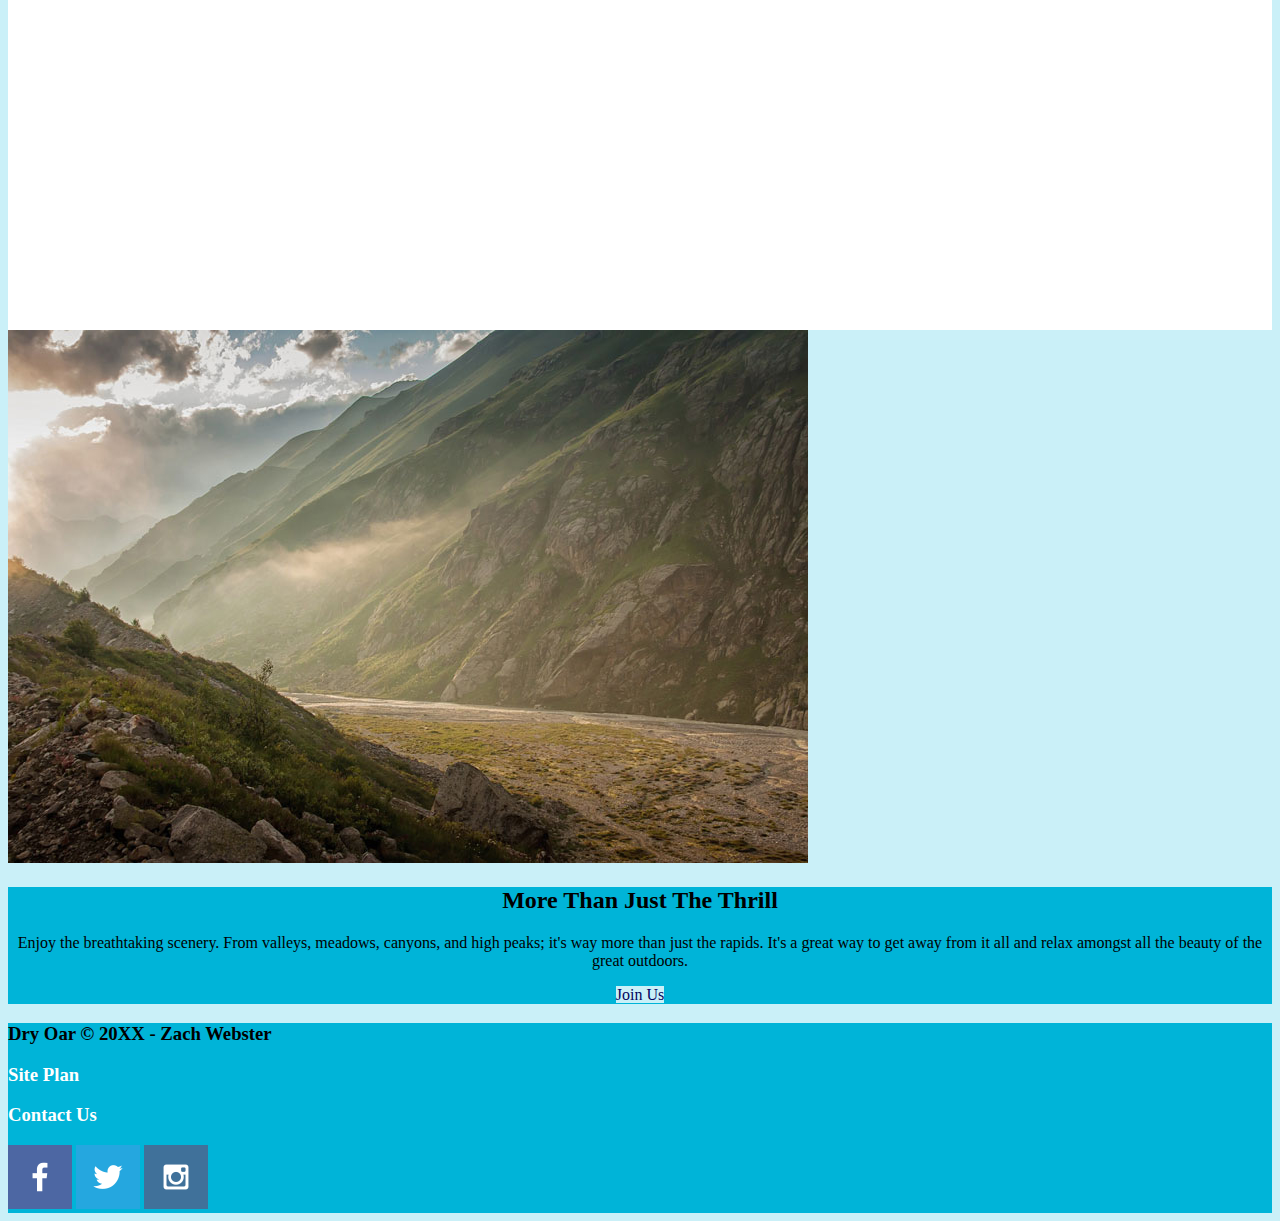
==== commit d7f19ee6: "no word" ====
--- a/index.html
+++ b/index.html
@@ -61,13 +61,12 @@
             <h3><a href="site0plan-rafting.html">Site Plan</a></h3>
             <h3><a href="contactus.html">Contact Us</a></h3>
             <div class="social">
-                <a href="https://facebook.com" target="_blank">Facebook
+                <a href="https://facebook.com" target="_blank">
                     <img src="images/facebook.png" alt="fb icon">
                 </a>
-                <a href="https://twitter.com" target="_blank">Twitter
-                    <img src="images/twitter.png" alt="twitter icon">
+                <a href="https://twitter.com" target="_blank">                    <img src="images/twitter.png" alt="twitter icon">
                 </a>
-                <a href="https://instagram.com" target="_blank">Instagram
+                <a href="https://instagram.com" target="_blank">
                     <img src="images/instagram.png" alt="instagram icon">
                 </a>
             </div>
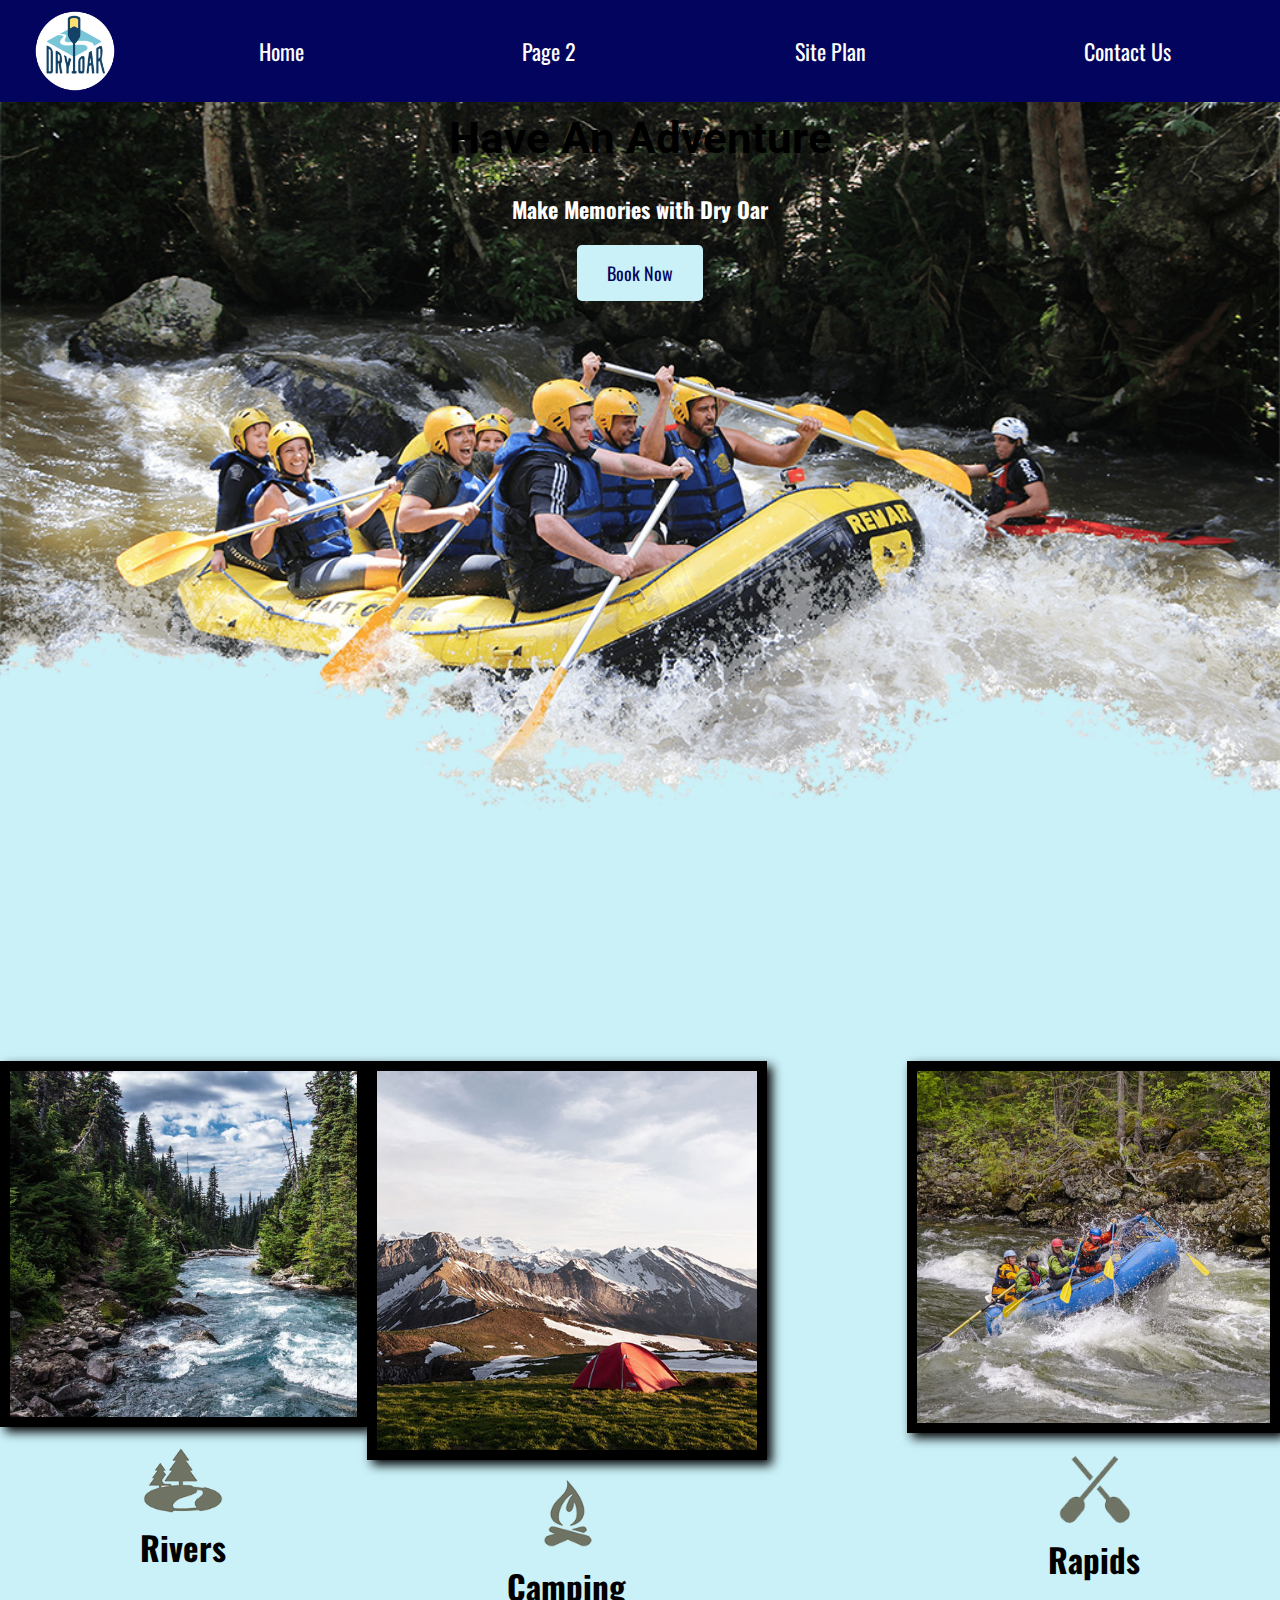
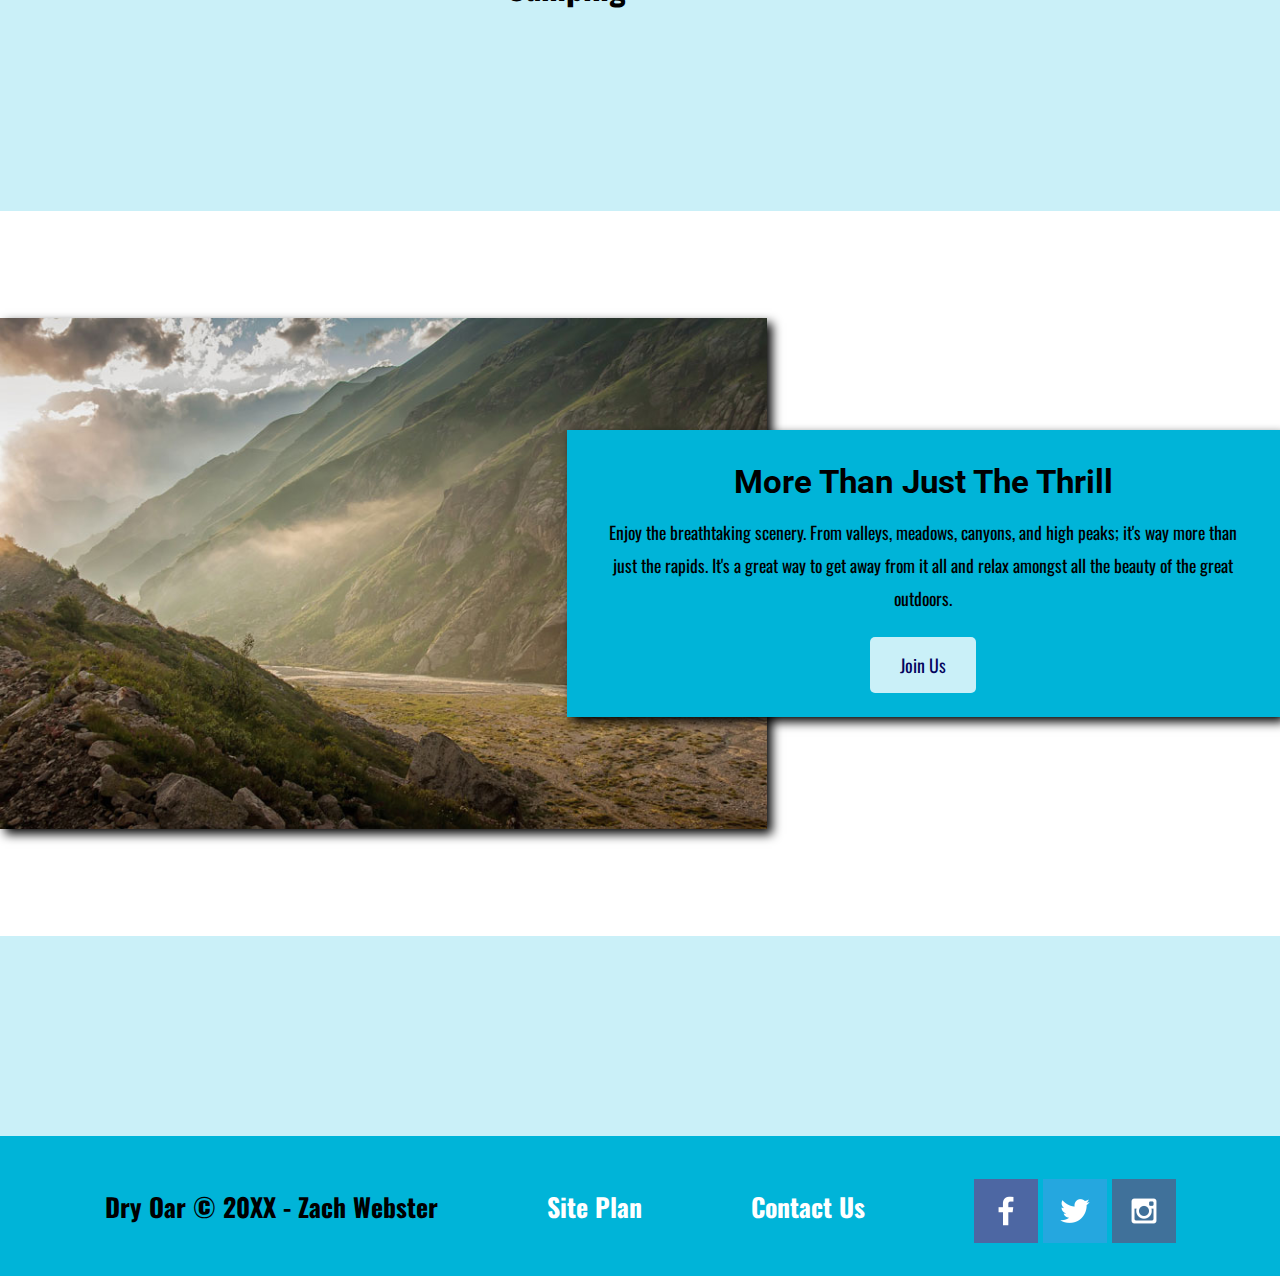
==== commit cd75707f: "error fixing" ====
--- a/index.html
+++ b/index.html
@@ -41,7 +41,7 @@
             <section class="camping-card">
                 <img class="card-img" src="images/camping.jpg" alt="tent in mountains">
                 <img class="icon" src="images/fire_icon.png" alt="fire icon">
-                <h2>Rapids</h2>
+                <h2>Camping</h2>
             </section>
             <section class="rapids-card">
                 <img class="card-img" src="images/rapids.jpg" alt="raftng boat">
--- a/style/styles.css
+++ b/style/styles.css
@@ -1,3 +1,4 @@
+@import url('https://fonts.googleapis.com/css2?family=Oswald&family=Roboto&display=swap');
 .social a{
     text-decoration: none;
 }
@@ -8,6 +9,8 @@
 nav a{
     text-align: center;
     color: white;
+    padding: 35px;
+    text-decoration: none;
 }
 #hero-msg h1, #hero-msg h4{
     text-align: center;
@@ -20,12 +23,20 @@
 }
 #background{
     height: 725px;
+    grid-column: 1/11;
+    grid-row: 4/9;
 }
 body {
     background-color: #caf0f8;
+    font-family: 'Oswald';
+    font-size: 22px;
+    margin: 0;
+    padding: 0;
 }
 header {
     background-color: #03045e;
+    display: grid;
+    grid-template-columns: 150px auto;
 }
 nav a:hover{
     background-color: #00b4d8;
@@ -36,18 +47,35 @@
     background-color: #caf0f8;
     color: #03045e;
     text-decoration: none;
+    font-size: 18px;
+    padding: 15px 30px;
+    margin-top: 50px;
+    border-radius: 5px;
 }
 #background{
     background-color: white;
 }
 .msg{
     background-color: #00b4d8;
+    line-height: 1.5em;
+    padding: 35px;
+    grid-column: 6/10;
+    grid-row: 6/7;
+    box-shadow: 5px 5px 10px black;
 }
 footer{
     background-color: #00b4d8;
+    padding: 25px 50px;
+    margin-top: 200px;
+    display: flex;
+    justify-content: space-around;
+    align-items: center;
 }
 .home-title{
     color: black;
+    font-family: 'Roboto';
+    font-size: 2em;
+    margin-top: 10px;
 }
 h4{
     color: black;
@@ -57,9 +85,12 @@
 }
 .msg h2{
     color: black;
+    font-family: 'Roboto';
 }
 .msg p{
     color: black;
+    font-size: .8em;
+    padding-bottom: 15px;
 }
 footer h3{
     color: black;
@@ -76,10 +107,126 @@
 }
 .icon{
     width: 80px;
+    padding-top: 10px;
 }
 #hero-img{
     width: 100%;
 }
 footer h3 a:hover{
     text-decoration: underline;
+}
+h2{
+    margin: 0;
+}
+#logo_link{
+    padding-top: 5px;
+    justify-self: center;
+    align-self: center;
+}
+footer .social img{
+    padding-top: 15px;
+}
+.rivers-card{
+    margin: 200px 0;
+    grid-column: 2/4;
+    grid-row: 2/3;
+}
+.camping-card{
+    margin: 200px 0;
+    grid-column: 5/7;
+    grid-row: 2/3;
+}
+.rapids-card{
+    margin: 200px 0;
+    grid-column: 8/10;
+    grid-row: 2/3;
+}
+.card-img{
+    border: 10px solid black;
+    transition: transform .5s;
+    box-shadow: 5px 5px 10px black;
+    width: 100%;
+}
+.card-img:hover{
+    opacity: .6;
+    transform: scale(1.1);
+}
+main section img{
+    box-sizing: border-box;
+}
+nav{
+    display: flex;
+    justify-content: space-around;
+}
+#hero{
+    display: grid;
+    grid-template-columns: 1fr 3fr 1fr;
+    margin-top: -100px;
+}
+#hero-box{
+    grid-column: 1/4;
+    grid-row: 1/3;
+    z-index: -1;
+}
+#hero-msg h4{
+    color: white;
+}
+#hero-msg{
+    grid-column: 2/3;
+    grid-row: 1/2;
+    margin-top: 100px;
+}
+.home-grid{
+    display: grid;
+    grid-auto-columns: repeat(10, 1fr);
+    grid-auto-flow: column;
+}
+card-img, .mountains{
+    width: 100%;
+}
+.mountains{
+    grid-column: 2/7;
+    grid-row: 5/8;
+    box-shadow: 5px 5px 10px black;
+}
+@media screen and (max-width: 900px) {
+    #hero, .home-grid {
+        display: block;
+        height: auto;
+    }
+    nav, footer {
+        flex-direction: column;
+    }
+    nav a {
+        display: block;
+        padding: 15px;
+    }
+    #hero {
+        margin-top: 0;
+    }
+    #hero-msg {
+        margin-top: 0;
+    }
+    #hero-msg h4 {
+        display: none;
+    }
+    .home-title {
+        font-size: 25px;
+        color: #6f7364;
+    }
+    .rivers-card, .camping-card, .rapids-card { 
+        margin: 50px auto;
+        width: 60%;
+    }
+    #background {
+        display: none;
+    }
+    .mountains, .msg {
+        width: 80%;
+        display: block;
+        margin: 0 auto;
+    }
+    footer {
+        margin-top: 25px;
+    }
 }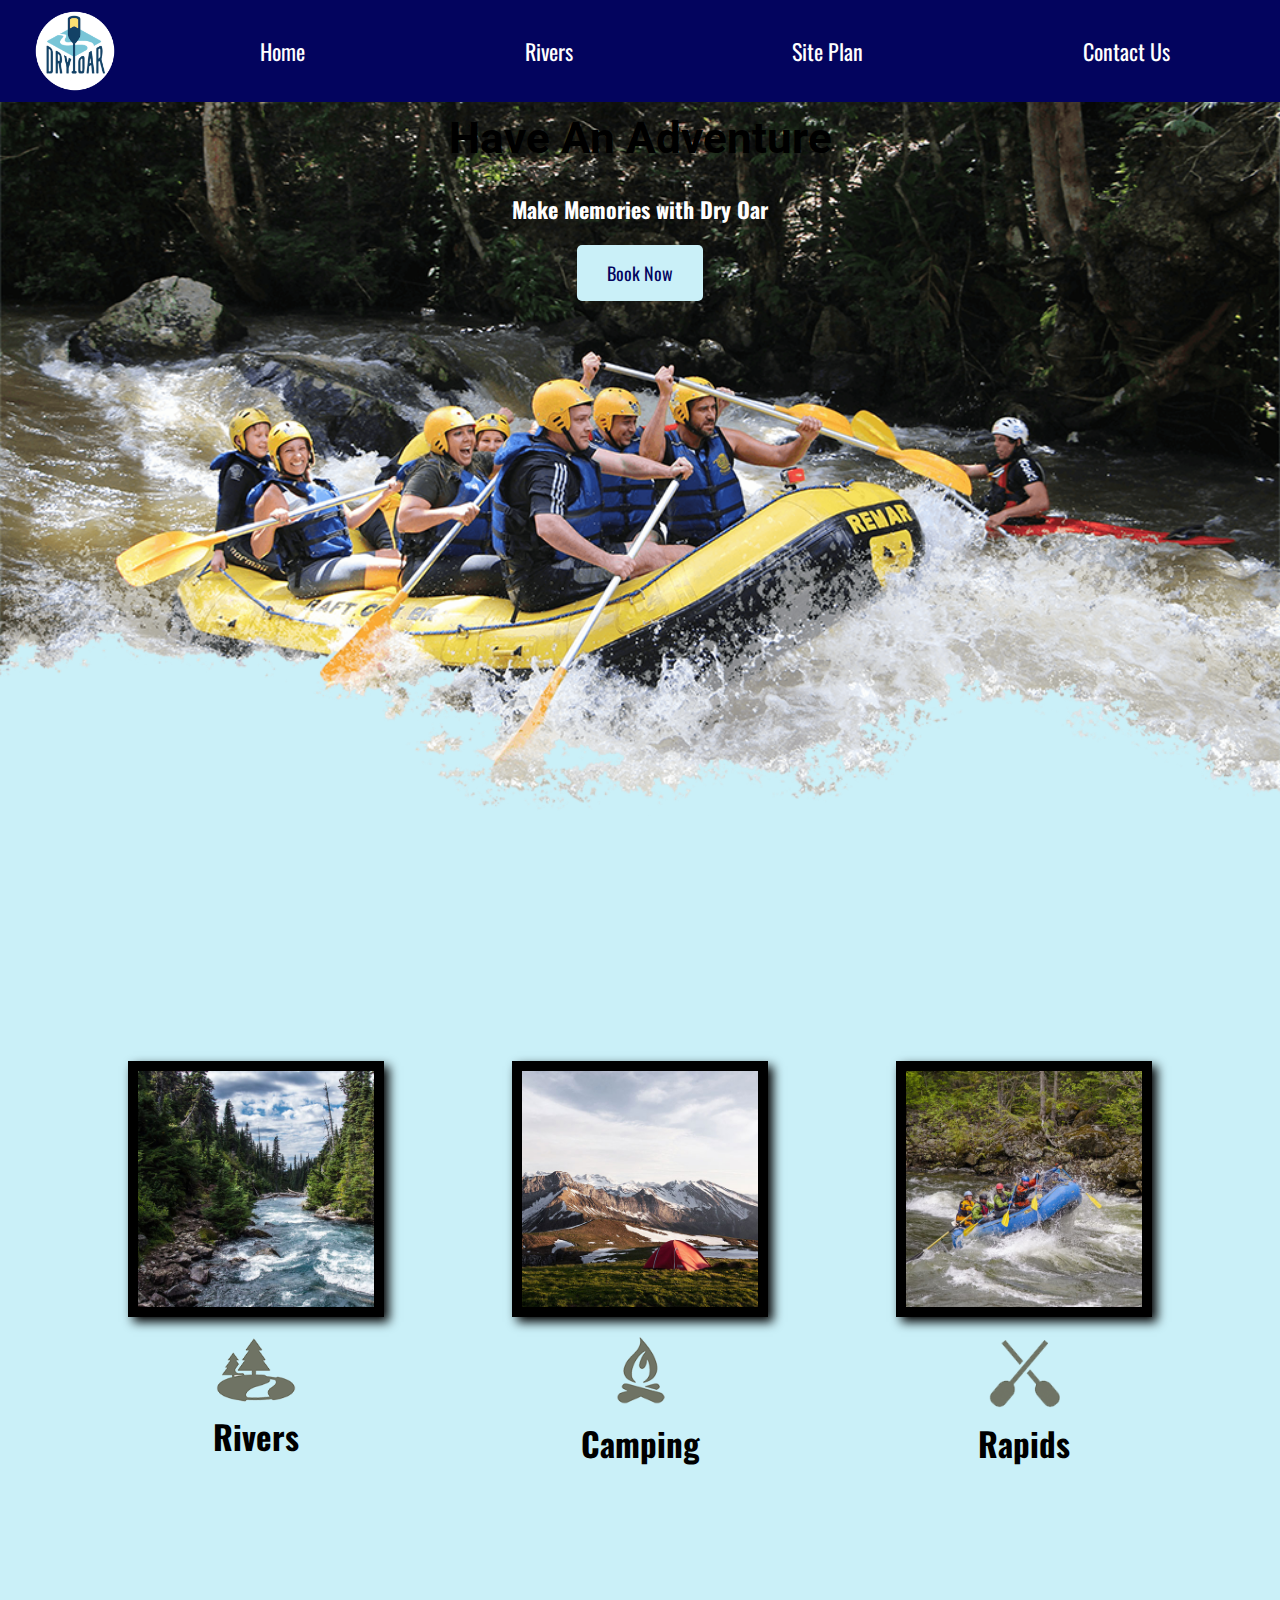
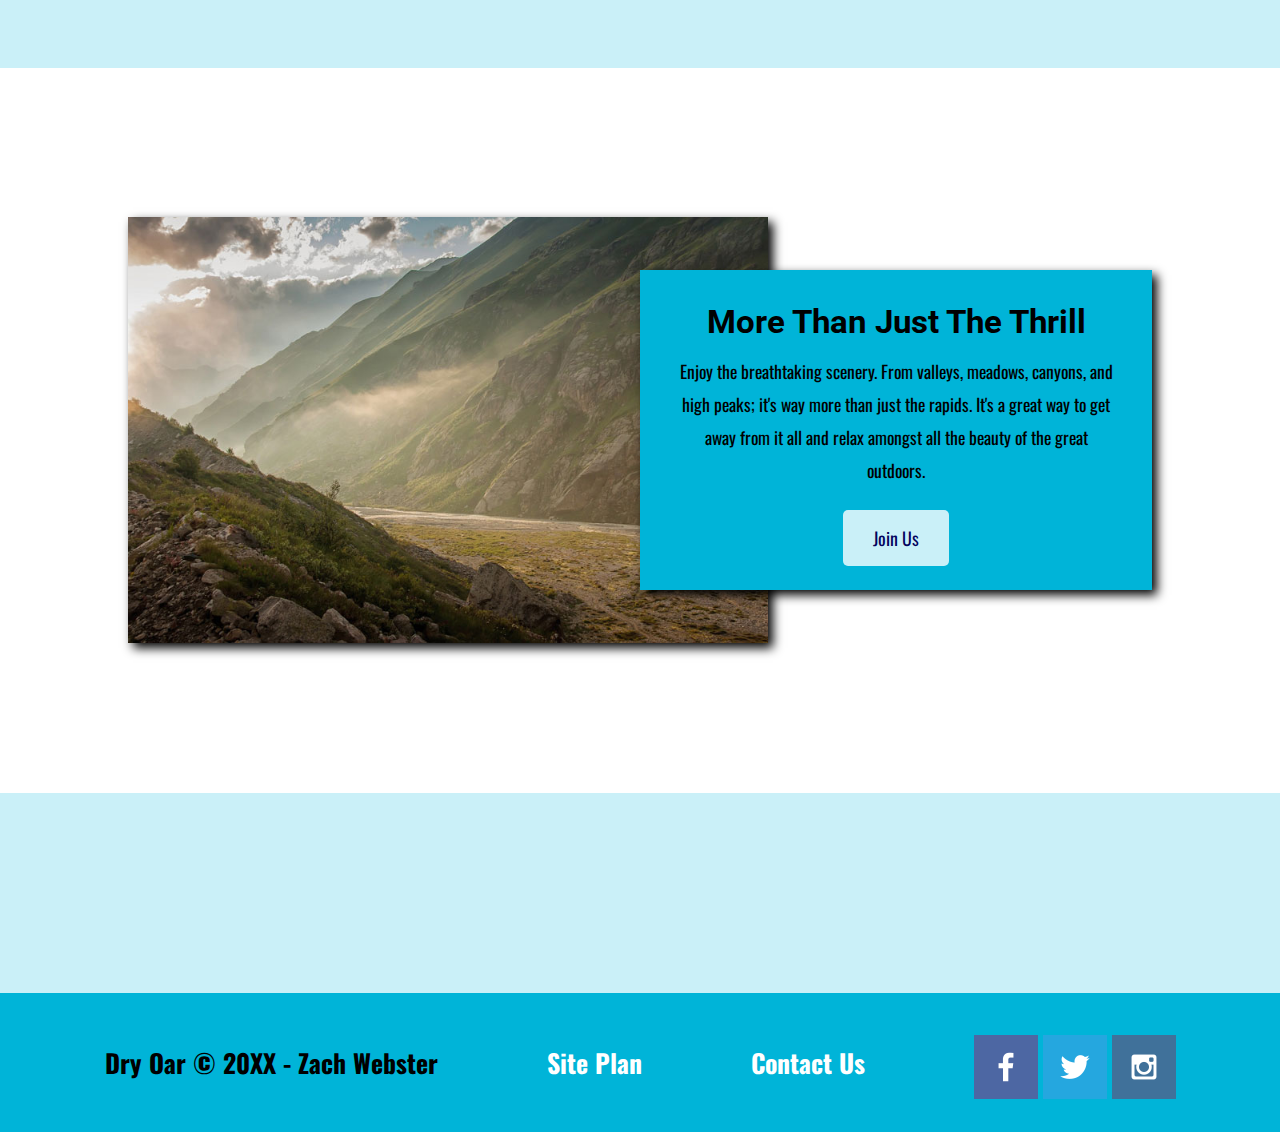
==== commit 12706014: "optional assignment" ====
--- a/index.html
+++ b/index.html
@@ -15,7 +15,7 @@
             </a>
             <nav>
                 <a href="index.html">Home</a>
-                <a href="#">Page 2</a>
+                <a href="rivers.html">Rivers</a>
                 <a href="site-plan-rafting.html">Site Plan</a>
                 <a href="contactus.html">Contact Us</a>
             </nav>
--- a/style/styles.css
+++ b/style/styles.css
@@ -178,8 +178,7 @@
 }
 .home-grid{
     display: grid;
-    grid-auto-columns: repeat(10, 1fr);
-    grid-auto-flow: column;
+    grid-template-columns: repeat(10, 1fr);
 }
 card-img, .mountains{
     width: 100%;
@@ -189,44 +188,99 @@
     grid-row: 5/8;
     box-shadow: 5px 5px 10px black;
 }
+/* Rivers CSS */
+.active {
+    color: #d9c2a3;
+    background-color: black; 
+}
+.rivers-grid {
+    display: grid;
+    grid-template-columns: 1fr 1fr 3fr 1fr 1fr 3fr 1fr 1fr;
+    justify-items: center;
+    grid-row-gap: 2em;
+    max-width: 1400px;
+    margin: 0 auto;
+}
+.rivers-title {
+    font-family: 'Oswald', 'Roboto', sans-serif;
+    font-size: 40px;
+    letter-spacing: 3px;
+    color: #6f7364;
+    margin: 100px 0;
+    border-top: 5px double;
+    border-bottom: 5px double;
+    grid-column: 2/8;
+    grid-row: 1/2;
+    justify-self: stretch;
+    text-align: center;
+}
+.river1-img {
+    grid-column: 2/5;
+    grid-row: 2/5;
+    width: 100%;
+    box-shadow: 5px 5px 10px #6f7364;
+}
+.river1-text {
+    grid-column: 4/7;
+    grid-row: 3/4;
+}
+.river2-img {
+    grid-column: 5/8;
+    grid-row: 6/9;
+    width: 100%;
+    box-shadow: 5px 5px 10px #6f7364;
+}
+.river2-text {
+    grid-column: 3/6;
+    grid-row: 7/8;
+}
+.river1-text, .river2-text {
+    background-color: #d9c2a3;
+    overflow: scroll; /* ADDED */
+    height: auto; /* ADDED */
+    height: 250px;
+    padding: 35px;
+    line-height: 1.5em;
+    box-shadow: 5px 5px 10px #6f7364;
+}
 @media screen and (max-width: 900px) {
     #hero, .home-grid {
         display: block;
         height: auto;
     }
-    nav, footer {
+    nav, footer{
         flex-direction: column;
     }
-    nav a {
+    nav a{
         display: block;
         padding: 15px;
     }
-    #hero {
+    #hero{
         margin-top: 0;
     }
-    #hero-msg {
+    #hero-msg{
         margin-top: 0;
     }
-    #hero-msg h4 {
+    #hero-msg h4{
         display: none;
     }
-    .home-title {
+    .home-title{
         font-size: 25px;
         color: #6f7364;
     }
-    .rivers-card, .camping-card, .rapids-card { 
+    .rivers-card, .camping-card, .rapids-card{ 
         margin: 50px auto;
         width: 60%;
     }
-    #background {
+    #background{
         display: none;
     }
-    .mountains, .msg {
+    .mountains, .msg{
         width: 80%;
         display: block;
         margin: 0 auto;
     }
-    footer {
+    footer{
         margin-top: 25px;
     }
 }